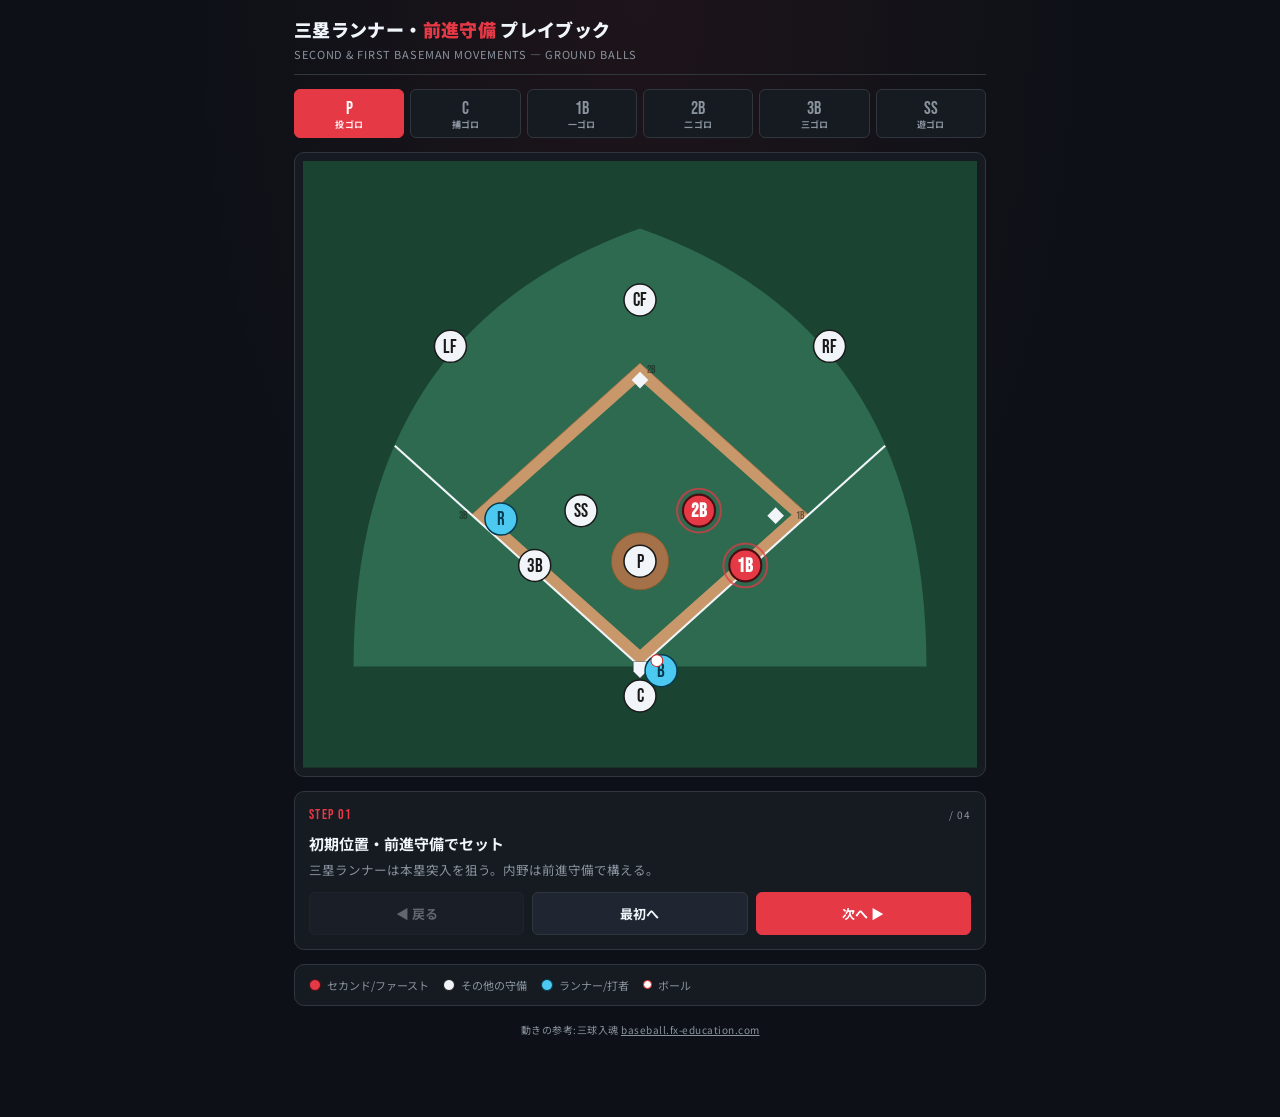
==== 3runner-forward-grounder.html @ 24c3883e "Add files via upload" ====
<!DOCTYPE html>
<html lang="ja">
<head>
<meta charset="UTF-8">
<meta name="viewport" content="width=device-width, initial-scale=1.0, maximum-scale=1.0, user-scalable=no">
<title>三塁ランナー・前進守備 守備プレイブック</title>
<link rel="preconnect" href="https://fonts.googleapis.com">
<link rel="preconnect" href="https://fonts.gstatic.com" crossorigin>
<link href="https://fonts.googleapis.com/css2?family=Bebas+Neue&family=Noto+Sans+JP:wght@400;500;700;900&display=swap" rel="stylesheet">
<style>
  :root {
    --bg-deep: #0d1117;
    --bg-panel: #161b22;
    --bg-elev: #1f2632;
    --line: #30363d;
    --text: #f0f6fc;
    --text-muted: #8b949e;
    --accent: #e63946;
    --accent-soft: rgba(230, 57, 70, 0.18);
    --grass: #2d6a4f;
    --grass-deep: #1b4332;
    --dirt: #c9986a;
    --dirt-deep: #a47148;
    --chalk: #f1f5f9;
    --p1b2b: #ffd166;
    --ball: #ffffff;
    --runner: #4cc9f0;
  }

  * { box-sizing: border-box; -webkit-tap-highlight-color: transparent; }

  html, body {
    margin: 0;
    padding: 0;
    background: var(--bg-deep);
    color: var(--text);
    font-family: 'Noto Sans JP', -apple-system, BlinkMacSystemFont, sans-serif;
    overscroll-behavior: none;
  }

  body {
    min-height: 100vh;
    background:
      radial-gradient(ellipse at top, rgba(230, 57, 70, 0.08) 0%, transparent 50%),
      var(--bg-deep);
  }

  .app {
    max-width: 720px;
    margin: 0 auto;
    padding: 16px 14px 80px;
  }

  /* Header */
  .header {
    margin-bottom: 14px;
    padding-bottom: 12px;
    border-bottom: 1px solid var(--line);
  }
  .header h1 {
    margin: 0;
    font-size: 18px;
    font-weight: 900;
    letter-spacing: 0.02em;
  }
  .header h1 .accent {
    color: var(--accent);
  }
  .header .sub {
    margin-top: 4px;
    font-size: 11px;
    color: var(--text-muted);
    letter-spacing: 0.08em;
  }

  /* Pattern tabs */
  .tabs {
    display: grid;
    grid-template-columns: repeat(6, 1fr);
    gap: 6px;
    margin-bottom: 14px;
  }
  .tab {
    background: var(--bg-panel);
    border: 1px solid var(--line);
    color: var(--text-muted);
    padding: 10px 4px 8px;
    font-family: 'Bebas Neue', sans-serif;
    font-size: 18px;
    cursor: pointer;
    transition: all 0.15s ease;
    border-radius: 6px;
    display: flex;
    flex-direction: column;
    align-items: center;
    gap: 2px;
    line-height: 1;
  }
  .tab .tab-label {
    font-family: 'Noto Sans JP', sans-serif;
    font-size: 9px;
    font-weight: 700;
    letter-spacing: 0.02em;
  }
  .tab:hover {
    border-color: var(--text-muted);
    color: var(--text);
  }
  .tab.active {
    background: var(--accent);
    border-color: var(--accent);
    color: white;
  }
  .tab.active .tab-label {
    color: rgba(255, 255, 255, 0.9);
  }

  /* Field container */
  .field-wrap {
    background: var(--bg-panel);
    border: 1px solid var(--line);
    border-radius: 10px;
    padding: 8px;
    margin-bottom: 14px;
    position: relative;
  }
  .field-svg {
    width: 100%;
    height: auto;
    display: block;
  }

  /* Player styling */
  .player {
    transition: transform 0.8s cubic-bezier(0.4, 0, 0.2, 1);
  }
  .player-circle {
    fill: var(--chalk);
    stroke: #1a1a1a;
    stroke-width: 1.8;
  }
  .player-label {
    font-family: 'Bebas Neue', sans-serif;
    font-size: 22px;
    fill: #1a1a1a;
    text-anchor: middle;
    dominant-baseline: central;
    pointer-events: none;
  }
  .player.runner .player-circle {
    fill: var(--runner);
    stroke: #053b50;
  }
  .player.runner .player-label {
    fill: #053b50;
  }
  .player.batter .player-circle {
    fill: var(--runner);
    stroke: #053b50;
  }
  .player.batter .player-label {
    fill: #053b50;
  }
  .player.highlight .player-circle {
    fill: var(--accent);
    stroke: #4a0d12;
    stroke-width: 2.5;
  }
  .player.highlight .player-label {
    fill: white;
    font-weight: 700;
  }
  .player.highlight .highlight-ring {
    opacity: 1;
  }
  .highlight-ring {
    fill: none;
    stroke: var(--accent);
    stroke-width: 2.5;
    opacity: 0;
    transition: opacity 0.3s;
  }
  .player.highlight .highlight-ring {
    opacity: 0.7;
    animation: pulse 1.8s ease-in-out infinite;
  }
  @keyframes pulse {
    0%, 100% { opacity: 0.75; }
    50% { opacity: 0.15; }
  }

  /* Ball */
  .ball {
    transition: transform 0.8s cubic-bezier(0.4, 0, 0.2, 1), opacity 0.3s;
  }
  .ball-circle {
    fill: var(--ball);
    stroke: #d62828;
    stroke-width: 1.2;
  }

  /* Throw arrow */
  .throw-line {
    fill: none;
    stroke: var(--ball);
    stroke-width: 2.5;
    stroke-dasharray: 6 4;
    opacity: 0;
    transition: opacity 0.3s;
  }
  .throw-line.visible {
    opacity: 0.85;
    animation: dash 1s linear infinite;
  }
  @keyframes dash {
    to { stroke-dashoffset: -20; }
  }

  /* Step controls */
  .controls {
    background: var(--bg-panel);
    border: 1px solid var(--line);
    border-radius: 10px;
    padding: 14px;
    margin-bottom: 14px;
  }
  .step-meta {
    display: flex;
    justify-content: space-between;
    align-items: baseline;
    margin-bottom: 10px;
  }
  .step-num {
    font-family: 'Bebas Neue', sans-serif;
    font-size: 14px;
    color: var(--accent);
    letter-spacing: 0.1em;
  }
  .step-total {
    font-size: 10px;
    color: var(--text-muted);
    letter-spacing: 0.1em;
  }
  .step-title {
    font-size: 15px;
    font-weight: 700;
    margin: 0 0 6px;
    line-height: 1.4;
  }
  .step-desc {
    font-size: 12.5px;
    line-height: 1.6;
    color: var(--text-muted);
    margin: 0;
  }
  .step-desc .hi {
    color: var(--accent);
    font-weight: 700;
  }
  .step-desc .hi-1b {
    color: #ffd166;
    font-weight: 700;
  }

  .btn-row {
    display: grid;
    grid-template-columns: 1fr 1fr 1fr;
    gap: 8px;
    margin-top: 12px;
  }
  .btn {
    background: var(--bg-elev);
    border: 1px solid var(--line);
    color: var(--text);
    padding: 11px 6px;
    font-family: 'Noto Sans JP', sans-serif;
    font-size: 13px;
    font-weight: 700;
    cursor: pointer;
    border-radius: 6px;
    transition: all 0.15s;
  }
  .btn:hover:not(:disabled) {
    background: var(--line);
    border-color: var(--text-muted);
  }
  .btn:active:not(:disabled) {
    transform: translateY(1px);
  }
  .btn:disabled {
    opacity: 0.35;
    cursor: not-allowed;
  }
  .btn.primary {
    background: var(--accent);
    border-color: var(--accent);
    color: white;
  }
  .btn.primary:hover:not(:disabled) {
    background: #d62828;
    border-color: #d62828;
  }

  /* Legend */
  .legend {
    display: flex;
    flex-wrap: wrap;
    gap: 10px 14px;
    padding: 12px 14px;
    background: var(--bg-panel);
    border: 1px solid var(--line);
    border-radius: 10px;
    font-size: 11px;
    color: var(--text-muted);
  }
  .legend-item {
    display: flex;
    align-items: center;
    gap: 6px;
  }
  .legend-dot {
    width: 12px;
    height: 12px;
    border-radius: 50%;
    border: 1.5px solid #1a1a1a;
  }
  .legend-dot.chalk { background: var(--chalk); }
  .legend-dot.accent { background: var(--accent); border-color: #4a0d12; }
  .legend-dot.runner { background: var(--runner); border-color: #053b50; }
  .legend-dot.ball { background: white; border-color: #d62828; width: 9px; height: 9px; }

  /* Footer */
  .footer {
    margin-top: 16px;
    text-align: center;
    font-size: 10px;
    color: var(--text-muted);
    letter-spacing: 0.05em;
  }
  .footer a {
    color: var(--text-muted);
    text-decoration: underline;
  }

  /* Mobile tweaks */
  @media (max-width: 420px) {
    .header h1 { font-size: 16px; }
    .tab { font-size: 16px; padding: 9px 2px 7px; }
    .tab .tab-label { font-size: 8px; }
    .step-title { font-size: 14px; }
    .step-desc { font-size: 12px; }
    .btn { padding: 10px 4px; font-size: 12px; }
  }
</style>
</head>
<body>

<div class="app">

  <header class="header">
    <h1>三塁ランナー・<span class="accent">前進守備</span> プレイブック</h1>
    <div class="sub">SECOND &amp; FIRST BASEMAN MOVEMENTS — GROUND BALLS</div>
  </header>

  <nav class="tabs" id="tabs">
    <button class="tab active" data-pattern="P"><span>P</span><span class="tab-label">投ゴロ</span></button>
    <button class="tab" data-pattern="C"><span>C</span><span class="tab-label">捕ゴロ</span></button>
    <button class="tab" data-pattern="1B"><span>1B</span><span class="tab-label">一ゴロ</span></button>
    <button class="tab" data-pattern="2B"><span>2B</span><span class="tab-label">二ゴロ</span></button>
    <button class="tab" data-pattern="3B"><span>3B</span><span class="tab-label">三ゴロ</span></button>
    <button class="tab" data-pattern="SS"><span>SS</span><span class="tab-label">遊ゴロ</span></button>
  </nav>

  <div class="field-wrap">
    <svg class="field-svg" viewBox="0 0 800 720" xmlns="http://www.w3.org/2000/svg" id="field">
      <!-- Outfield grass -->
      <rect x="0" y="0" width="800" height="720" fill="#1b4332"/>
      <!-- Outfield arc -->
      <path d="M 60 600 Q 60 200 400 80 Q 740 200 740 600 Z" fill="#2d6a4f"/>
      <!-- Infield dirt -->
      <path d="M 400 600 L 600 420 L 400 240 L 200 420 Z" fill="#c9986a" stroke="#a47148" stroke-width="1"/>
      <!-- Infield dirt bigger circle -->
      <circle cx="400" cy="465" r="170" fill="#c9986a" opacity="0"/>
      <!-- Grass infield (the diamond grass) -->
      <path d="M 400 580 L 580 420 L 400 260 L 220 420 Z" fill="#2d6a4f"/>

      <!-- Foul lines (aligned with dirt diamond edges, extending to outfield arc) -->
      <line x1="400" y1="600" x2="109" y2="338" stroke="#f1f5f9" stroke-width="2.5"/>
      <line x1="400" y1="600" x2="691" y2="338" stroke="#f1f5f9" stroke-width="2.5"/>

      <!-- Pitcher's mound -->
      <circle cx="400" cy="475" r="34" fill="#a47148" stroke="#8b5a2b" stroke-width="1"/>
      <rect x="394" y="468" width="12" height="4" fill="#f1f5f9" rx="0.5"/>

      <!-- Bases -->
      <rect x="554" y="414" width="14" height="14" fill="#f1f5f9" transform="rotate(45 561 421)"/>
      <rect x="393" y="253" width="14" height="14" fill="#f1f5f9" transform="rotate(45 400 260)"/>
      <rect x="232" y="414" width="14" height="14" fill="#f1f5f9" transform="rotate(45 239 421)"/>
      <!-- Home plate -->
      <polygon points="392,594 408,594 408,606 400,614 392,606" fill="#f1f5f9" stroke="#1a1a1a" stroke-width="0.5"/>

      <!-- Base labels (small) -->
      <text x="585" y="425" fill="#1a1a1a" font-family="Bebas Neue" font-size="13" opacity="0.55">1B</text>
      <text x="408" y="252" fill="#1a1a1a" font-family="Bebas Neue" font-size="13" opacity="0.55">2B</text>
      <text x="195" y="425" fill="#1a1a1a" font-family="Bebas Neue" font-size="13" opacity="0.55" text-anchor="end">3B</text>

      <!-- Throw line (drawn dynamically) -->
      <line id="throw-line" class="throw-line" x1="0" y1="0" x2="0" y2="0"/>

      <!-- Players will be injected here -->
      <g id="players"></g>

      <!-- Ball -->
      <g class="ball" id="ball" style="opacity: 0">
        <circle class="ball-circle" cx="0" cy="0" r="7"/>
      </g>
    </svg>
  </div>

  <div class="controls">
    <div class="step-meta">
      <span class="step-num" id="step-num">STEP 01</span>
      <span class="step-total" id="step-total">/ 04</span>
    </div>
    <h2 class="step-title" id="step-title">—</h2>
    <p class="step-desc" id="step-desc">—</p>

    <div class="btn-row">
      <button class="btn" id="btn-prev">◀ 戻る</button>
      <button class="btn" id="btn-reset">最初へ</button>
      <button class="btn primary" id="btn-next">次へ ▶</button>
    </div>
  </div>

  <div class="legend">
    <div class="legend-item"><span class="legend-dot accent"></span>セカンド/ファースト</div>
    <div class="legend-item"><span class="legend-dot chalk"></span>その他の守備</div>
    <div class="legend-item"><span class="legend-dot runner"></span>ランナー/打者</div>
    <div class="legend-item"><span class="legend-dot ball"></span>ボール</div>
  </div>

  <div class="footer">
    動きの参考:三球入魂 <a href="https://baseball.fx-education.com/" target="_blank" rel="noopener">baseball.fx-education.com</a>
  </div>

</div>

<script>
/* ─────────────────────────────────────────────────────────
   POSITION CONSTANTS
   Field coordinate system: viewBox 800 × 720
   Home plate at (400, 600), 2B at (400, 260)
─────────────────────────────────────────────────────────── */

const POS = {
  // Bases / Home
  HOME:    { x: 400, y: 600 },
  B1:      { x: 561, y: 421 },
  B2:      { x: 400, y: 260 },
  B3:      { x: 239, y: 421 },
  MOUND:   { x: 400, y: 475 },

  // Initial (前進守備) positions
  P_START:  { x: 400, y: 475 },
  C_START:  { x: 400, y: 635 },
  F1_START: { x: 525, y: 480 },   // 1B forward
  F2_START: { x: 470, y: 415 },   // 2B forward
  F3_START: { x: 275, y: 480 },   // 3B forward
  SS_START: { x: 330, y: 415 },   // SS forward
  LF_START: { x: 175, y: 220 },
  CF_START: { x: 400, y: 165 },
  RF_START: { x: 625, y: 220 },

  // Runners
  R3_START: { x: 235, y: 425 },   // on 3rd
  BAT_START:{ x: 425, y: 605 },   // at home plate

  // Ball spots near each fielder for "捕球" moment
  BALL_AT_P:  { x: 400, y: 495 },
  BALL_AT_C:  { x: 400, y: 615 },
  BALL_AT_1B: { x: 498, y: 488 },
  BALL_AT_2B: { x: 485, y: 425 },
  BALL_AT_3B: { x: 300, y: 500 },
  BALL_AT_SS: { x: 340, y: 425 },
};

/* ─────────────────────────────────────────────────────────
   ROSTER — IDs in defensive order
─────────────────────────────────────────────────────────── */

const ROSTER = [
  { id: 'P',  label: 'P',  start: POS.P_START },
  { id: 'C',  label: 'C',  start: POS.C_START },
  { id: '1B', label: '1B', start: POS.F1_START, highlight: true },
  { id: '2B', label: '2B', start: POS.F2_START, highlight: true },
  { id: '3B', label: '3B', start: POS.F3_START },
  { id: 'SS', label: 'SS', start: POS.SS_START },
  { id: 'LF', label: 'LF', start: POS.LF_START },
  { id: 'CF', label: 'CF', start: POS.CF_START },
  { id: 'RF', label: 'RF', start: POS.RF_START },
  { id: 'R3', label: 'R', start: POS.R3_START, runner: true },
  { id: 'BT', label: 'B', start: POS.BAT_START, batter: true },
];

/* ─────────────────────────────────────────────────────────
   HELPERS
─────────────────────────────────────────────────────────── */

// Starting frame used by every pattern (前進守備セット)
function startFrame() {
  const f = {};
  ROSTER.forEach(p => f[p.id] = { ...p.start });
  return f;
}

// Move the runner from 3B toward home along the baseline (t = 0..1)
function r3ToHome(t) {
  return {
    x: POS.R3_START.x + (POS.HOME.x - POS.R3_START.x) * t,
    y: POS.R3_START.y + (POS.HOME.y - POS.R3_START.y) * t
  };
}

// Move the batter from home toward 1st (t = 0..1)
function batToFirst(t) {
  return {
    x: POS.BAT_START.x + (POS.B1.x - POS.BAT_START.x) * t,
    y: POS.BAT_START.y + (POS.B1.y - POS.BAT_START.y) * t
  };
}

/* ─────────────────────────────────────────────────────────
   PATTERN DEFINITIONS
   Each step has:
     title    – step heading
     desc     – HTML description (use <span class="hi"> for 2B, hi-1b for 1B)
     pos      – position overrides for this step (otherwise inherit start)
     ball     – {x,y} or null  (null = hidden)
     throw    – [{x1,y1}, {x2,y2}] or null  (dashed throw line)
─────────────────────────────────────────────────────────── */

const PATTERNS = {

  // ────────────────────────────────────────────
  // 1. ピッチャーゴロ
  // ────────────────────────────────────────────
  P: {
    name: 'ピッチャーゴロ',
    steps: [
      {
        title: '初期位置・前進守備でセット',
        desc: '三塁ランナーは本塁突入を狙う。内野は前進守備で構える。',
        pos: {},
        ball: { x: POS.BAT_START.x - 5, y: POS.BAT_START.y - 12 },
        throw: null
      },
      {
        title: '投手前へ転がる打球',
        desc: '<span class="hi">セカンド</span>は二遊間寄りのゴロに備え打球処理へ反応。<span class="hi-1b">ファースト</span>は一塁ベースへ向かう。',
        pos: {
          '2B': { x: 430, y: 460 },   // toward pitcher
          '1B': { x: POS.B1.x - 10, y: POS.B1.y + 5 },
          'BT': batToFirst(0.35)
        },
        ball: POS.BALL_AT_P,
        throw: null
      },
      {
        title: 'ピッチャー捕球を確認',
        desc: 'ピッチャーが捕球。<span class="hi">セカンド</span>はそれを確認し、悪送球に備え<strong>二塁ベース</strong>へ。<span class="hi-1b">ファースト</span>は一塁ベース上で待機。',
        pos: {
          '2B': { x: POS.B2.x, y: POS.B2.y + 8 },
          '1B': { x: POS.B1.x, y: POS.B1.y },
          'R3': r3ToHome(0.4),
          'BT': batToFirst(0.55)
        },
        ball: POS.BALL_AT_P,
        throw: null
      },
      {
        title: '本塁へ送球・三塁ランナーをアウトに',
        desc: 'ピッチャー→キャッチャーへ送球。<span class="hi">セカンド</span>は二塁ベース、<span class="hi-1b">ファースト</span>は一塁ベースでカバー継続。',
        pos: {
          '2B': { x: POS.B2.x, y: POS.B2.y + 8 },
          '1B': { x: POS.B1.x, y: POS.B1.y },
          'R3': r3ToHome(0.75),
          'BT': batToFirst(0.8)
        },
        ball: POS.BALL_AT_C,
        throw: [POS.BALL_AT_P, POS.BALL_AT_C]
      }
    ]
  },

  // ────────────────────────────────────────────
  // 2. キャッチャーゴロ
  // ────────────────────────────────────────────
  C: {
    name: 'キャッチャーゴロ',
    steps: [
      {
        title: '初期位置・前進守備でセット',
        desc: 'スクイズ崩れや当たり損ねの想定。三塁ランナーは本塁突入の構え。',
        pos: {},
        ball: { x: POS.BAT_START.x - 5, y: POS.BAT_START.y - 12 },
        throw: null
      },
      {
        title: 'キャッチャー前へ転がる打球',
        desc: '<span class="hi-1b">ファースト</span>は一塁ベースへ。<span class="hi">セカンド</span>はキャッチャーが一塁送球する想定で<strong>一塁送球のカバーリング</strong>(一塁ベース後方)へ向かう。',
        pos: {
          '1B': { x: POS.B1.x - 8, y: POS.B1.y + 3 },
          '2B': { x: 540, y: 395 },   // en route, going BEHIND 1B (outfield side)
          'R3': r3ToHome(0.25),
          'BT': batToFirst(0.3)
        },
        ball: { x: 400, y: 605 },
        throw: null
      },
      {
        title: 'ランナー本塁突入 → キャッチャータッチ',
        desc: 'ランナーが本塁へ突っ込むため、キャッチャーは送球せず本塁でタッチに行く。<span class="hi">セカンド</span>は一塁後方でカバーを継続。',
        pos: {
          '1B': { x: POS.B1.x, y: POS.B1.y },
          '2B': { x: 595, y: 405 },   // backup position BEHIND 1B (outfield side)
          'R3': r3ToHome(0.85),
          'BT': batToFirst(0.6)
        },
        ball: POS.BALL_AT_C,
        throw: null
      },
      {
        title: '打者走者一塁セーフ → セカンドは二塁へ',
        desc: '打者走者が一塁セーフになる(キャッチャーが送球を捨てたため)。<span class="hi">セカンド</span>は二塁進塁を防ぐため<strong>二塁ベース</strong>へ移動。',
        pos: {
          '1B': { x: POS.B1.x, y: POS.B1.y },
          '2B': { x: POS.B2.x, y: POS.B2.y + 8 },
          'R3': { x: POS.HOME.x - 10, y: POS.HOME.y - 8 },
          'BT': { x: POS.B1.x - 14, y: POS.B1.y + 10 }
        },
        ball: POS.BALL_AT_C,
        throw: null
      }
    ]
  },

  // ────────────────────────────────────────────
  // 3. ファーストゴロ
  // ────────────────────────────────────────────
  '1B': {
    name: 'ファーストゴロ',
    steps: [
      {
        title: '初期位置・前進守備でセット',
        desc: '弱い打球の場合、ファーストはさらに前進して処理する想定。',
        pos: {},
        ball: { x: POS.BAT_START.x - 5, y: POS.BAT_START.y - 12 },
        throw: null
      },
      {
        title: 'ファースト前にゴロ',
        desc: '<span class="hi-1b">ファースト</span>は前進して捕球体勢。<span class="hi">セカンド</span>は打球処理を目指して反応(ファーストが捕れない可能性に備える)。',
        pos: {
          '1B': { x: 485, y: 500 },   // forward fielding, IN FAIR TERRITORY
          '2B': { x: 470, y: 460 },   // moving toward ball
          'R3': r3ToHome(0.3),
          'BT': batToFirst(0.3)
        },
        ball: POS.BALL_AT_1B,
        throw: null
      },
      {
        title: 'ファースト捕球→本塁送球',
        desc: '<span class="hi-1b">ファースト</span>が捕球して本塁へ送球。<span class="hi">セカンド</span>はファーストが一塁へ戻れない場合に備え<strong>一塁ベースカバー</strong>へ。',
        pos: {
          '1B': { x: 485, y: 500 },   // still forward (just threw home)
          '2B': { x: POS.B1.x - 5, y: POS.B1.y + 8 },   // covering 1B
          'R3': r3ToHome(0.75),
          'BT': batToFirst(0.7)
        },
        ball: POS.BALL_AT_C,
        throw: [POS.BALL_AT_1B, POS.BALL_AT_C]
      },
      {
        title: 'ファースト一塁復帰 → セカンドは二塁へ',
        desc: '<span class="hi-1b">ファースト</span>が一塁ベースへ戻れる場合は、<span class="hi">セカンド</span>は<strong>二塁ベース</strong>へ移動して打者走者の進塁を防ぐ。',
        pos: {
          '1B': { x: POS.B1.x, y: POS.B1.y },
          '2B': { x: POS.B2.x, y: POS.B2.y + 8 },
          'R3': { x: POS.HOME.x - 10, y: POS.HOME.y - 8 },
          'BT': { x: POS.B1.x - 14, y: POS.B1.y + 10 }
        },
        ball: POS.BALL_AT_C,
        throw: null
      }
    ]
  },

  // ────────────────────────────────────────────
  // 4. セカンドゴロ
  // ────────────────────────────────────────────
  '2B': {
    name: 'セカンドゴロ',
    steps: [
      {
        title: '初期位置・前進守備でセット',
        desc: '内野は全員前進。打者走者と三塁ランナーの動きに備える。',
        pos: {},
        ball: { x: POS.BAT_START.x - 5, y: POS.BAT_START.y - 12 },
        throw: null
      },
      {
        title: 'セカンド前にゴロ',
        desc: '<span class="hi">セカンド</span>は素早く捕球の構え。<span class="hi-1b">ファースト</span>は一塁ベースへ。',
        pos: {
          '2B': { x: 480, y: 440 },   // fielding spot
          '1B': { x: POS.B1.x - 10, y: POS.B1.y + 5 },
          'R3': r3ToHome(0.3),
          'BT': batToFirst(0.3)
        },
        ball: POS.BALL_AT_2B,
        throw: null
      },
      {
        title: 'セカンド捕球→本塁送球',
        desc: '<span class="hi">セカンド</span>が捕球して<strong>本塁へ素早く強い送球</strong>。一塁側に逸れるとキャッチャーが追いタッチになるので注意。',
        pos: {
          '2B': { x: 480, y: 440 },
          '1B': { x: POS.B1.x, y: POS.B1.y },
          'R3': r3ToHome(0.75),
          'BT': batToFirst(0.65)
        },
        ball: POS.BALL_AT_C,
        throw: [POS.BALL_AT_2B, POS.BALL_AT_C]
      },
      {
        title: '送球後 → セカンドは二塁ベースへ',
        desc: '本塁送球後、<span class="hi">セカンド</span>は打者走者の二塁進塁に備え<strong>二塁ベース</strong>へ。<span class="hi-1b">ファースト</span>は一塁ベース。',
        pos: {
          '2B': { x: POS.B2.x, y: POS.B2.y + 8 },
          '1B': { x: POS.B1.x, y: POS.B1.y },
          'R3': { x: POS.HOME.x - 10, y: POS.HOME.y - 8 },
          'BT': { x: POS.B1.x - 14, y: POS.B1.y + 10 }
        },
        ball: POS.BALL_AT_C,
        throw: null
      }
    ]
  },

  // ────────────────────────────────────────────
  // 5. サードゴロ
  // ────────────────────────────────────────────
  '3B': {
    name: 'サードゴロ',
    steps: [
      {
        title: '初期位置・前進守備でセット',
        desc: '三塁線寄りの打球は送球ラインが三塁ランナーと重なる可能性あり。',
        pos: {},
        ball: { x: 380, y: 590 },   // toward 3B side
        throw: null
      },
      {
        title: 'サード前にゴロ',
        desc: '<span class="hi-1b">ファースト</span>は一塁ベースへ。<span class="hi">セカンド</span>は<strong>即座に二塁ベース</strong>へ向かう(打者走者の進塁を防ぐ)。',
        pos: {
          '3B': { x: 295, y: 490 },   // fielding (fair, on dirt)
          '1B': { x: POS.B1.x - 10, y: POS.B1.y + 5 },
          '2B': { x: 435, y: 340 },   // moving to 2B base
          'R3': r3ToHome(0.3),
          'BT': batToFirst(0.3)
        },
        ball: POS.BALL_AT_3B,
        throw: null
      },
      {
        title: 'サード捕球→本塁送球',
        desc: 'サードが本塁へ送球(ランナーの走行ラインを避ける)。<span class="hi">セカンド</span>は二塁、<span class="hi-1b">ファースト</span>は一塁。',
        pos: {
          '3B': { x: 295, y: 490 },
          '1B': { x: POS.B1.x, y: POS.B1.y },
          '2B': { x: POS.B2.x, y: POS.B2.y + 8 },
          'R3': r3ToHome(0.75),
          'BT': batToFirst(0.65)
        },
        ball: POS.BALL_AT_C,
        throw: [POS.BALL_AT_3B, POS.BALL_AT_C]
      },
      {
        title: 'ベースカバー完了',
        desc: '<span class="hi">セカンド</span>は二塁ベース、<span class="hi-1b">ファースト</span>は一塁ベースでそれぞれ待機。',
        pos: {
          '3B': { x: 295, y: 490 },
          '1B': { x: POS.B1.x, y: POS.B1.y },
          '2B': { x: POS.B2.x, y: POS.B2.y + 8 },
          'R3': { x: POS.HOME.x - 10, y: POS.HOME.y - 8 },
          'BT': { x: POS.B1.x - 14, y: POS.B1.y + 10 }
        },
        ball: POS.BALL_AT_C,
        throw: null
      }
    ]
  },

  // ────────────────────────────────────────────
  // 6. ショートゴロ
  // ────────────────────────────────────────────
  'SS': {
    name: 'ショートゴロ',
    steps: [
      {
        title: '初期位置・前進守備でセット',
        desc: '三塁ランナーは本塁突入を狙う。',
        pos: {},
        ball: { x: POS.BAT_START.x - 5, y: POS.BAT_START.y - 12 },
        throw: null
      },
      {
        title: 'ショート前にゴロ',
        desc: 'ショートが捕球体勢。<span class="hi-1b">ファースト</span>は一塁ベースへ。<span class="hi">セカンド</span>は打球反応しつつ捕球を確認。',
        pos: {
          'SS': { x: 340, y: 440 },
          '1B': { x: POS.B1.x - 10, y: POS.B1.y + 5 },
          '2B': { x: 450, y: 400 },   // small react
          'R3': r3ToHome(0.3),
          'BT': batToFirst(0.3)
        },
        ball: POS.BALL_AT_SS,
        throw: null
      },
      {
        title: 'ショート捕球→本塁送球',
        desc: 'ショートが本塁へ強い送球。<span class="hi">セカンド</span>は<strong>二塁ベース</strong>へ入る(打者走者の進塁を防ぐ)。',
        pos: {
          'SS': { x: 340, y: 440 },
          '1B': { x: POS.B1.x, y: POS.B1.y },
          '2B': { x: POS.B2.x, y: POS.B2.y + 8 },
          'R3': r3ToHome(0.75),
          'BT': batToFirst(0.65)
        },
        ball: POS.BALL_AT_C,
        throw: [POS.BALL_AT_SS, POS.BALL_AT_C]
      },
      {
        title: 'ベースカバー完了',
        desc: '<span class="hi">セカンド</span>は二塁、<span class="hi-1b">ファースト</span>は一塁でカバー継続。',
        pos: {
          'SS': { x: 340, y: 440 },
          '1B': { x: POS.B1.x, y: POS.B1.y },
          '2B': { x: POS.B2.x, y: POS.B2.y + 8 },
          'R3': { x: POS.HOME.x - 10, y: POS.HOME.y - 8 },
          'BT': { x: POS.B1.x - 14, y: POS.B1.y + 10 }
        },
        ball: POS.BALL_AT_C,
        throw: null
      }
    ]
  }
};

/* ─────────────────────────────────────────────────────────
   RENDERING
─────────────────────────────────────────────────────────── */

const SVG_NS = 'http://www.w3.org/2000/svg';

function buildPlayers() {
  const group = document.getElementById('players');
  group.innerHTML = '';

  ROSTER.forEach(p => {
    const g = document.createElementNS(SVG_NS, 'g');
    g.classList.add('player');
    g.dataset.id = p.id;
    if (p.runner) g.classList.add('runner');
    if (p.batter) g.classList.add('batter');
    if (p.highlight) g.classList.add('highlight');

    // pulse ring (only visible on highlighted players)
    const ring = document.createElementNS(SVG_NS, 'circle');
    ring.classList.add('highlight-ring');
    ring.setAttribute('cx', 0);
    ring.setAttribute('cy', 0);
    ring.setAttribute('r', 26);
    g.appendChild(ring);

    const c = document.createElementNS(SVG_NS, 'circle');
    c.classList.add('player-circle');
    c.setAttribute('cx', 0);
    c.setAttribute('cy', 0);
    c.setAttribute('r', 19);
    g.appendChild(c);

    const t = document.createElementNS(SVG_NS, 'text');
    t.classList.add('player-label');
    t.setAttribute('x', 0);
    t.setAttribute('y', 1);
    t.textContent = p.label;
    g.appendChild(t);

    // initial position
    g.setAttribute('transform', `translate(${p.start.x}, ${p.start.y})`);

    group.appendChild(g);
  });
}

function renderStep(patternKey, stepIndex) {
  const pattern = PATTERNS[patternKey];
  const step = pattern.steps[stepIndex];

  // Move every player to either an override pos (if defined) or back to its start
  ROSTER.forEach(p => {
    const target = step.pos[p.id] || p.start;
    const el = document.querySelector(`g.player[data-id="${p.id}"]`);
    if (el) {
      el.setAttribute('transform', `translate(${target.x}, ${target.y})`);
    }
  });

  // Ball
  const ball = document.getElementById('ball');
  if (step.ball) {
    ball.setAttribute('transform', `translate(${step.ball.x}, ${step.ball.y})`);
    ball.style.opacity = '1';
  } else {
    ball.style.opacity = '0';
  }

  // Throw line
  const line = document.getElementById('throw-line');
  if (step.throw) {
    line.setAttribute('x1', step.throw[0].x);
    line.setAttribute('y1', step.throw[0].y);
    line.setAttribute('x2', step.throw[1].x);
    line.setAttribute('y2', step.throw[1].y);
    line.classList.add('visible');
  } else {
    line.classList.remove('visible');
  }

  // Step text panel
  document.getElementById('step-num').textContent = `STEP ${String(stepIndex + 1).padStart(2, '0')}`;
  document.getElementById('step-total').textContent = `/ ${String(pattern.steps.length).padStart(2, '0')}`;
  document.getElementById('step-title').textContent = step.title;
  document.getElementById('step-desc').innerHTML = step.desc;

  // Buttons enabled state
  document.getElementById('btn-prev').disabled = stepIndex === 0;
  document.getElementById('btn-next').disabled = stepIndex === pattern.steps.length - 1;
}

/* ─────────────────────────────────────────────────────────
   STATE & EVENTS
─────────────────────────────────────────────────────────── */

const state = {
  pattern: 'P',
  step: 0,
};

function setPattern(key) {
  state.pattern = key;
  state.step = 0;
  document.querySelectorAll('.tab').forEach(t => {
    t.classList.toggle('active', t.dataset.pattern === key);
  });
  renderStep(state.pattern, state.step);
}

function nextStep() {
  const max = PATTERNS[state.pattern].steps.length - 1;
  if (state.step < max) {
    state.step += 1;
    renderStep(state.pattern, state.step);
  }
}

function prevStep() {
  if (state.step > 0) {
    state.step -= 1;
    renderStep(state.pattern, state.step);
  }
}

function resetStep() {
  state.step = 0;
  renderStep(state.pattern, state.step);
}

/* ─────────────────────────────────────────────────────────
   INIT
─────────────────────────────────────────────────────────── */

document.addEventListener('DOMContentLoaded', () => {
  buildPlayers();

  document.querySelectorAll('.tab').forEach(t => {
    t.addEventListener('click', () => setPattern(t.dataset.pattern));
  });
  document.getElementById('btn-next').addEventListener('click', nextStep);
  document.getElementById('btn-prev').addEventListener('click', prevStep);
  document.getElementById('btn-reset').addEventListener('click', resetStep);

  // Keyboard navigation (handy on desktop)
  document.addEventListener('keydown', (e) => {
    if (e.key === 'ArrowRight') nextStep();
    if (e.key === 'ArrowLeft') prevStep();
    if (e.key === 'r' || e.key === 'R') resetStep();
  });

  renderStep(state.pattern, state.step);
});
</script>

</body>
</html>
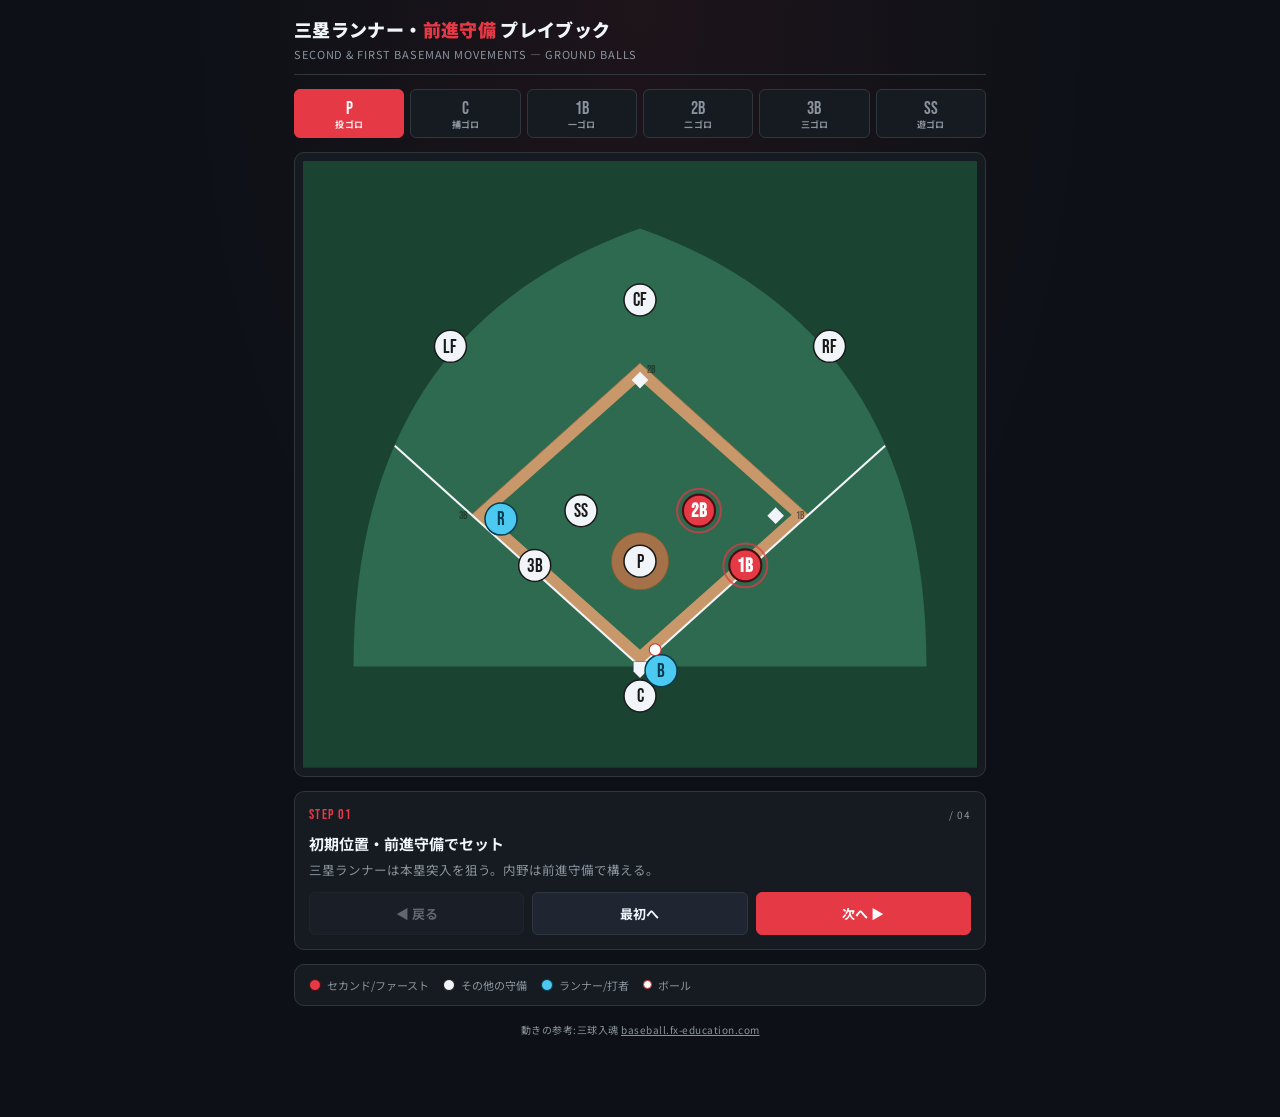
==== commit ea2375da: "Add files via upload" ====
--- a/3runner-forward-grounder.html
+++ b/3runner-forward-grounder.html
@@ -476,7 +476,7 @@
   BAT_START:{ x: 425, y: 605 },   // at home plate
 
   // Ball spots near each fielder for "捕球" moment
-  BALL_AT_P:  { x: 400, y: 495 },
+  BALL_AT_P:  { x: 430, y: 485 },
   BALL_AT_C:  { x: 400, y: 615 },
   BALL_AT_1B: { x: 498, y: 488 },
   BALL_AT_2B: { x: 485, y: 425 },
@@ -551,15 +551,16 @@
         title: '初期位置・前進守備でセット',
         desc: '三塁ランナーは本塁突入を狙う。内野は前進守備で構える。',
         pos: {},
-        ball: { x: POS.BAT_START.x - 5, y: POS.BAT_START.y - 12 },
-        throw: null
-      },
-      {
-        title: '投手前へ転がる打球',
-        desc: '<span class="hi">セカンド</span>は二遊間寄りのゴロに備え打球処理へ反応。<span class="hi-1b">ファースト</span>は一塁ベースへ向かう。',
+        ball: { x: 418, y: 580 },   // fair, right-of-center, sets up 2B-side trajectory
+        throw: null
+      },
+      {
+        title: '投手前(ややセカンド寄り)へ転がる打球',
+        desc: '<span class="hi">セカンド</span>はセカンド寄りのゴロに備え打球処理へ反応。<span class="hi-1b">ファースト</span>は一塁ベースへ向かう。<strong>ショートは二塁ベースカバー</strong>へ向かう。',
         pos: {
           '2B': { x: 430, y: 460 },   // toward pitcher
           '1B': { x: POS.B1.x - 10, y: POS.B1.y + 5 },
+          'SS': { x: 370, y: 350 },   // SS heading to 2B base
           'BT': batToFirst(0.35)
         },
         ball: POS.BALL_AT_P,
@@ -567,10 +568,11 @@
       },
       {
         title: 'ピッチャー捕球を確認',
-        desc: 'ピッチャーが捕球。<span class="hi">セカンド</span>はそれを確認し、悪送球に備え<strong>二塁ベース</strong>へ。<span class="hi-1b">ファースト</span>は一塁ベース上で待機。',
-        pos: {
-          '2B': { x: POS.B2.x, y: POS.B2.y + 8 },
+        desc: 'ピッチャーが捕球。<span class="hi">セカンド</span>は所定の位置付近へ。<span class="hi-1b">ファースト</span>は一塁ベース上で待機。<strong>ショートが二塁ベース</strong>でカバー。',
+        pos: {
+          '2B': { x: 470, y: 415 },   // back to starting area (NOT 2B base)
           '1B': { x: POS.B1.x, y: POS.B1.y },
+          'SS': { x: POS.B2.x, y: POS.B2.y + 8 },   // SS at 2B base
           'R3': r3ToHome(0.4),
           'BT': batToFirst(0.55)
         },
@@ -579,10 +581,11 @@
       },
       {
         title: '本塁へ送球・三塁ランナーをアウトに',
-        desc: 'ピッチャー→キャッチャーへ送球。<span class="hi">セカンド</span>は二塁ベース、<span class="hi-1b">ファースト</span>は一塁ベースでカバー継続。',
-        pos: {
-          '2B': { x: POS.B2.x, y: POS.B2.y + 8 },
+        desc: 'ピッチャー→キャッチャーへ送球。<span class="hi-1b">ファースト</span>は一塁ベース。二塁ベースカバーは<strong>ショート</strong>が担う。',
+        pos: {
+          '2B': { x: 470, y: 415 },
           '1B': { x: POS.B1.x, y: POS.B1.y },
+          'SS': { x: POS.B2.x, y: POS.B2.y + 8 },
           'R3': r3ToHome(0.75),
           'BT': batToFirst(0.8)
         },
@@ -602,27 +605,29 @@
         title: '初期位置・前進守備でセット',
         desc: 'スクイズ崩れや当たり損ねの想定。三塁ランナーは本塁突入の構え。',
         pos: {},
-        ball: { x: POS.BAT_START.x - 5, y: POS.BAT_START.y - 12 },
-        throw: null
-      },
-      {
-        title: 'キャッチャー前へ転がる打球',
-        desc: '<span class="hi-1b">ファースト</span>は一塁ベースへ。<span class="hi">セカンド</span>はキャッチャーが一塁送球する想定で<strong>一塁送球のカバーリング</strong>(一塁ベース後方)へ向かう。',
+        ball: { x: 418, y: 580 },   // fair, slightly right of home (right-direction indication)
+        throw: null
+      },
+      {
+        title: 'キャッチャー前(右側)へ転がる打球',
+        desc: '<span class="hi-1b">ファースト</span>は一塁ベースへ。<span class="hi">セカンド</span>はキャッチャーが一塁送球する想定で<strong>一塁送球のカバーリング</strong>(一塁ベース後方)へ向かう。<strong>ショートは二塁ベースカバー</strong>へ向かう。',
         pos: {
           '1B': { x: POS.B1.x - 8, y: POS.B1.y + 3 },
           '2B': { x: 540, y: 395 },   // en route, going BEHIND 1B (outfield side)
+          'SS': { x: 370, y: 350 },   // SS heading to 2B base
           'R3': r3ToHome(0.25),
           'BT': batToFirst(0.3)
         },
-        ball: { x: 400, y: 605 },
+        ball: { x: 425, y: 570 },   // fair, in front of home plate on right side (where catcher fields)
         throw: null
       },
       {
         title: 'ランナー本塁突入 → キャッチャータッチ',
-        desc: 'ランナーが本塁へ突っ込むため、キャッチャーは送球せず本塁でタッチに行く。<span class="hi">セカンド</span>は一塁後方でカバーを継続。',
+        desc: 'ランナーが本塁へ突っ込むため、キャッチャーは送球せず本塁でタッチに行く。<span class="hi">セカンド</span>は一塁後方でカバーを継続。<strong>ショートが二塁ベース</strong>に入る。',
         pos: {
           '1B': { x: POS.B1.x, y: POS.B1.y },
           '2B': { x: 595, y: 405 },   // backup position BEHIND 1B (outfield side)
+          'SS': { x: POS.B2.x, y: POS.B2.y + 8 },   // SS at 2B base
           'R3': r3ToHome(0.85),
           'BT': batToFirst(0.6)
         },
@@ -630,11 +635,12 @@
         throw: null
       },
       {
-        title: '打者走者一塁セーフ → セカンドは二塁へ',
-        desc: '打者走者が一塁セーフになる(キャッチャーが送球を捨てたため)。<span class="hi">セカンド</span>は二塁進塁を防ぐため<strong>二塁ベース</strong>へ移動。',
+        title: '打者走者一塁セーフ → ベースカバー完了',
+        desc: '打者走者が一塁セーフになる。<span class="hi-1b">ファースト</span>は一塁ベース。<span class="hi">セカンド</span>は所定の位置付近へ。二塁ベースカバーは<strong>ショート</strong>が担う。',
         pos: {
           '1B': { x: POS.B1.x, y: POS.B1.y },
-          '2B': { x: POS.B2.x, y: POS.B2.y + 8 },
+          '2B': { x: 500, y: 430 },   // returning toward position (not 2B base)
+          'SS': { x: POS.B2.x, y: POS.B2.y + 8 },   // SS at 2B base
           'R3': { x: POS.HOME.x - 10, y: POS.HOME.y - 8 },
           'BT': { x: POS.B1.x - 14, y: POS.B1.y + 10 }
         },
@@ -659,10 +665,11 @@
       },
       {
         title: 'ファースト前にゴロ',
-        desc: '<span class="hi-1b">ファースト</span>は前進して捕球体勢。<span class="hi">セカンド</span>は打球処理を目指して反応(ファーストが捕れない可能性に備える)。',
+        desc: '<span class="hi-1b">ファースト</span>は前進して捕球体勢。<span class="hi">セカンド</span>は打球処理を目指して反応(ファーストが捕れない可能性に備える)。<strong>ショートは二塁ベースカバー</strong>へ向かう。',
         pos: {
           '1B': { x: 485, y: 500 },   // forward fielding, IN FAIR TERRITORY
           '2B': { x: 470, y: 460 },   // moving toward ball
+          'SS': { x: 375, y: 350 },   // SS heading to 2B base
           'R3': r3ToHome(0.3),
           'BT': batToFirst(0.3)
         },
@@ -671,10 +678,11 @@
       },
       {
         title: 'ファースト捕球→本塁送球',
-        desc: '<span class="hi-1b">ファースト</span>が捕球して本塁へ送球。<span class="hi">セカンド</span>はファーストが一塁へ戻れない場合に備え<strong>一塁ベースカバー</strong>へ。',
+        desc: '<span class="hi-1b">ファースト</span>が捕球して本塁へ送球。<span class="hi">セカンド</span>はファーストが一塁へ戻れない場合に備え<strong>一塁ベースカバー</strong>へ。<strong>ショートが二塁ベース</strong>に入る。',
         pos: {
           '1B': { x: 485, y: 500 },   // still forward (just threw home)
           '2B': { x: POS.B1.x - 5, y: POS.B1.y + 8 },   // covering 1B
+          'SS': { x: POS.B2.x, y: POS.B2.y + 8 },   // SS at 2B base
           'R3': r3ToHome(0.75),
           'BT': batToFirst(0.7)
         },
@@ -682,11 +690,12 @@
         throw: [POS.BALL_AT_1B, POS.BALL_AT_C]
       },
       {
-        title: 'ファースト一塁復帰 → セカンドは二塁へ',
-        desc: '<span class="hi-1b">ファースト</span>が一塁ベースへ戻れる場合は、<span class="hi">セカンド</span>は<strong>二塁ベース</strong>へ移動して打者走者の進塁を防ぐ。',
+        title: 'ファースト一塁復帰・ベースカバー完了',
+        desc: '<span class="hi-1b">ファースト</span>が一塁ベースへ戻る。<span class="hi">セカンド</span>は所定の位置へ。二塁ベースカバーは<strong>ショート</strong>が担う。',
         pos: {
           '1B': { x: POS.B1.x, y: POS.B1.y },
-          '2B': { x: POS.B2.x, y: POS.B2.y + 8 },
+          '2B': { x: 500, y: 430 },   // returning toward position (not 2B base)
+          'SS': { x: POS.B2.x, y: POS.B2.y + 8 },   // SS at 2B base
           'R3': { x: POS.HOME.x - 10, y: POS.HOME.y - 8 },
           'BT': { x: POS.B1.x - 14, y: POS.B1.y + 10 }
         },
@@ -711,10 +720,11 @@
       },
       {
         title: 'セカンド前にゴロ',
-        desc: '<span class="hi">セカンド</span>は素早く捕球の構え。<span class="hi-1b">ファースト</span>は一塁ベースへ。',
+        desc: '<span class="hi">セカンド</span>は素早く捕球の構え。<span class="hi-1b">ファースト</span>は一塁ベースへ。<strong>ショートは二塁ベースカバー</strong>へ向かう。',
         pos: {
           '2B': { x: 480, y: 440 },   // fielding spot
           '1B': { x: POS.B1.x - 10, y: POS.B1.y + 5 },
+          'SS': { x: 375, y: 350 },   // SS heading to 2B base
           'R3': r3ToHome(0.3),
           'BT': batToFirst(0.3)
         },
@@ -723,10 +733,11 @@
       },
       {
         title: 'セカンド捕球→本塁送球',
-        desc: '<span class="hi">セカンド</span>が捕球して<strong>本塁へ素早く強い送球</strong>。一塁側に逸れるとキャッチャーが追いタッチになるので注意。',
+        desc: '<span class="hi">セカンド</span>が捕球して<strong>本塁へ素早く強い送球</strong>。一塁側に逸れるとキャッチャーが追いタッチになるので注意。<strong>ショートが二塁ベース</strong>に入る。',
         pos: {
           '2B': { x: 480, y: 440 },
           '1B': { x: POS.B1.x, y: POS.B1.y },
+          'SS': { x: POS.B2.x, y: POS.B2.y + 8 },   // SS at 2B base
           'R3': r3ToHome(0.75),
           'BT': batToFirst(0.65)
         },
@@ -734,11 +745,12 @@
         throw: [POS.BALL_AT_2B, POS.BALL_AT_C]
       },
       {
-        title: '送球後 → セカンドは二塁ベースへ',
-        desc: '本塁送球後、<span class="hi">セカンド</span>は打者走者の二塁進塁に備え<strong>二塁ベース</strong>へ。<span class="hi-1b">ファースト</span>は一塁ベース。',
-        pos: {
-          '2B': { x: POS.B2.x, y: POS.B2.y + 8 },
+        title: '送球後・ベースカバー完了',
+        desc: '本塁送球後、<span class="hi">セカンド</span>は所定の位置へ戻る。<span class="hi-1b">ファースト</span>は一塁ベース。二塁ベースカバーは<strong>ショート</strong>が担う。',
+        pos: {
+          '2B': { x: 470, y: 415 },   // back toward start position (NOT 2B base)
           '1B': { x: POS.B1.x, y: POS.B1.y },
+          'SS': { x: POS.B2.x, y: POS.B2.y + 8 },   // SS at 2B base
           'R3': { x: POS.HOME.x - 10, y: POS.HOME.y - 8 },
           'BT': { x: POS.B1.x - 14, y: POS.B1.y + 10 }
         },
@@ -763,11 +775,12 @@
       },
       {
         title: 'サード前にゴロ',
-        desc: '<span class="hi-1b">ファースト</span>は一塁ベースへ。<span class="hi">セカンド</span>は<strong>即座に二塁ベース</strong>へ向かう(打者走者の進塁を防ぐ)。',
+        desc: '<span class="hi-1b">ファースト</span>は一塁ベースへ。<span class="hi">セカンド</span>は<strong>即座に二塁ベース</strong>へ向かう(打者走者の進塁を防ぐ)。ショートは<strong>三塁手の打球処理をバックアップ</strong>(エラー時の備え)。',
         pos: {
           '3B': { x: 295, y: 490 },   // fielding (fair, on dirt)
           '1B': { x: POS.B1.x - 10, y: POS.B1.y + 5 },
           '2B': { x: 435, y: 340 },   // moving to 2B base
+          'SS': { x: 265, y: 465 },   // backup behind 3B
           'R3': r3ToHome(0.3),
           'BT': batToFirst(0.3)
         },
@@ -776,11 +789,12 @@
       },
       {
         title: 'サード捕球→本塁送球',
-        desc: 'サードが本塁へ送球(ランナーの走行ラインを避ける)。<span class="hi">セカンド</span>は二塁、<span class="hi-1b">ファースト</span>は一塁。',
+        desc: 'サードが本塁へ送球(ランナーの走行ラインを避ける)。<span class="hi">セカンド</span>は二塁、<span class="hi-1b">ファースト</span>は一塁。ショートは<strong>三塁ベースカバー</strong>へ移動。',
         pos: {
           '3B': { x: 295, y: 490 },
           '1B': { x: POS.B1.x, y: POS.B1.y },
           '2B': { x: POS.B2.x, y: POS.B2.y + 8 },
+          'SS': { x: 248, y: 432 },   // moving onto 3B base
           'R3': r3ToHome(0.75),
           'BT': batToFirst(0.65)
         },
@@ -789,11 +803,12 @@
       },
       {
         title: 'ベースカバー完了',
-        desc: '<span class="hi">セカンド</span>は二塁ベース、<span class="hi-1b">ファースト</span>は一塁ベースでそれぞれ待機。',
+        desc: '<span class="hi">セカンド</span>は二塁、<span class="hi-1b">ファースト</span>は一塁。<strong>ショートが三塁ベース</strong>でカバー(ランダウンプレーに備える)。',
         pos: {
           '3B': { x: 295, y: 490 },
           '1B': { x: POS.B1.x, y: POS.B1.y },
           '2B': { x: POS.B2.x, y: POS.B2.y + 8 },
+          'SS': { x: POS.B3.x + 6, y: POS.B3.y + 8 },   // SS at 3B base
           'R3': { x: POS.HOME.x - 10, y: POS.HOME.y - 8 },
           'BT': { x: POS.B1.x - 14, y: POS.B1.y + 10 }
         },
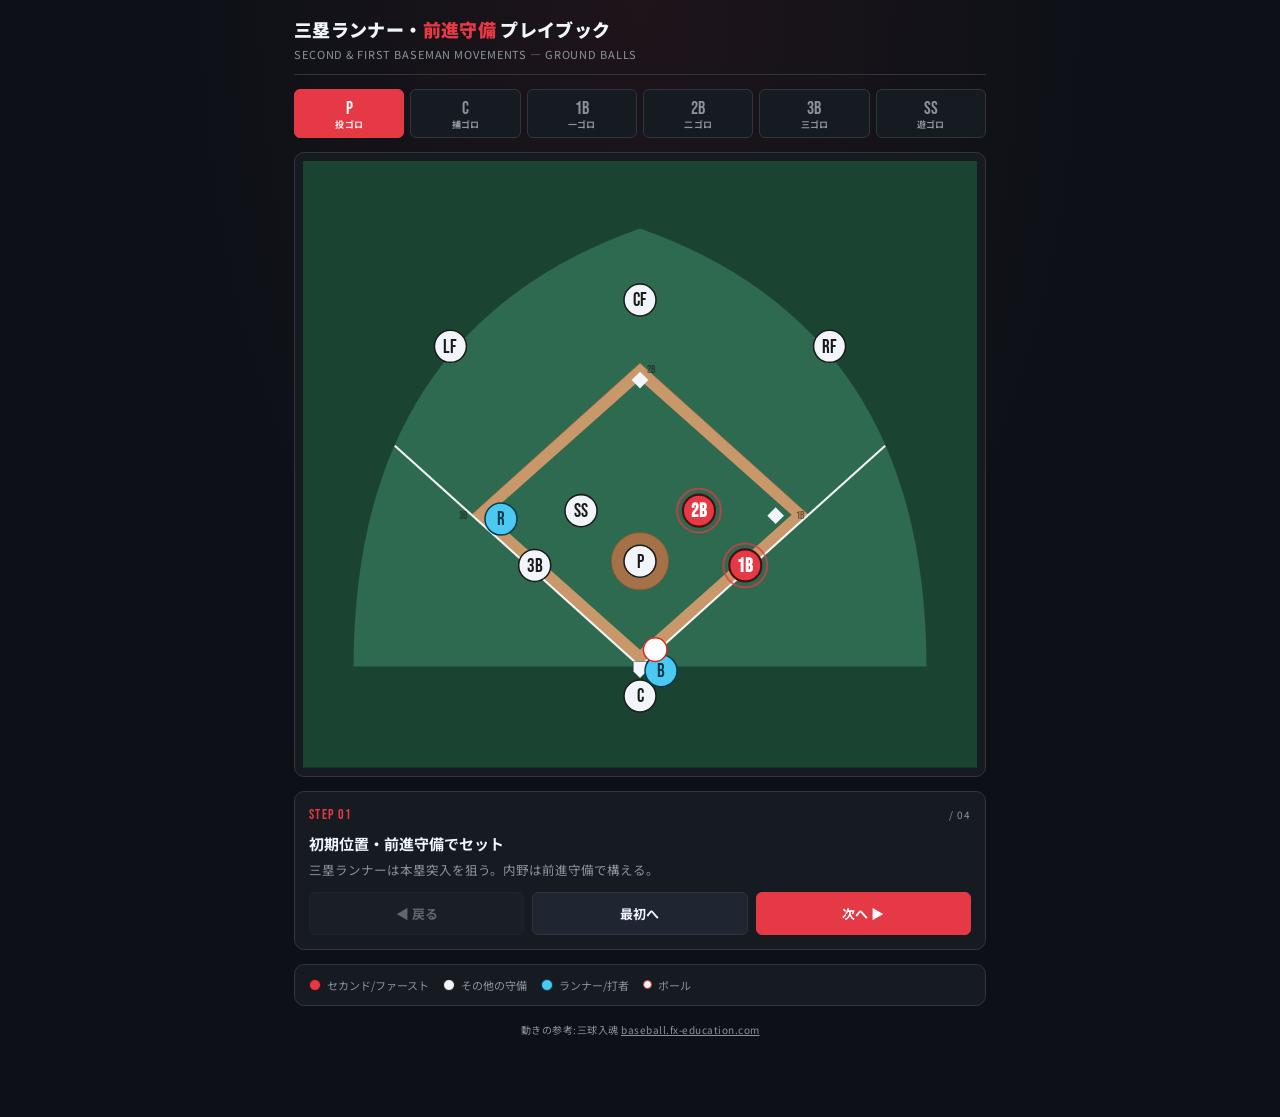
==== commit 796f6544: "Add files via upload" ====
--- a/3runner-forward-grounder.html
+++ b/3runner-forward-grounder.html
@@ -196,7 +196,7 @@
   .ball-circle {
     fill: var(--ball);
     stroke: #d62828;
-    stroke-width: 1.2;
+    stroke-width: 1.8;
   }
 
   /* Throw arrow */
@@ -412,7 +412,7 @@
 
       <!-- Ball -->
       <g class="ball" id="ball" style="opacity: 0">
-        <circle class="ball-circle" cx="0" cy="0" r="7"/>
+        <circle class="ball-circle" cx="0" cy="0" r="14"/>
       </g>
     </svg>
   </div>
@@ -530,6 +530,50 @@
 }
 
 /* ─────────────────────────────────────────────────────────
+   OUTFIELDER MOVEMENT PRESETS
+   Outfielders follow two principles:
+     ① Move toward the ball direction (Phase 1)
+     ② Move to back up the base where the throw is going (Phase 2)
+─────────────────────────────────────────────────────────── */
+
+// Phase 1: charging in toward a RIGHT-side ground ball
+const OF_FWD_R = {
+  'LF': { x: 195, y: 260 },   // slight forward, slight right
+  'CF': { x: 430, y: 200 },   // forward, shift right
+  'RF': { x: 565, y: 285 }    // forward, shift left (toward the ball)
+};
+
+// Phase 1: charging in toward a LEFT-side ground ball
+const OF_FWD_L = {
+  'LF': { x: 225, y: 285 },   // forward, shift right (toward the ball)
+  'CF': { x: 370, y: 200 },   // forward, shift left
+  'RF': { x: 605, y: 260 }    // slight forward, slight left
+};
+
+// Phase 2: backup positions
+//   LF → backs up throws to 2B. LATERAL movement only (y from Phase 1).
+//        Position is "starting x + 2 ball-sizes toward 2B" = x ≈ 231.
+//   CF → stays on the home-2B line at (400, 200).
+//   RF → backs up throws to 1B. Moves DIAGONALLY toward 1B base, ending
+//        on the 1B foul line in fair zone, ~4 balls (112 units) past 1B base.
+//        For the catcher-grounder pattern only, RF instead positions itself
+//        3 balls behind the 2B's 1B-cover spot — handled inline in that pattern.
+
+// Backup after a RIGHT-side ball (LF y inherited from OF_FWD_R; RF on 1B line)
+const OF_BACKUP_R = {
+  'LF': { x: 231, y: 260 },    // 2 balls right of LF start (175), at STEP02 y
+  'CF': { x: 400, y: 200 },
+  'RF': { x: 636, y: 338 }     // on 1B foul line, 4 balls past 1B base
+};
+
+// Backup after a LEFT-side ball (LF y inherited from OF_FWD_L; RF on 1B line)
+const OF_BACKUP_L = {
+  'LF': { x: 231, y: 285 },    // 2 balls right of LF start (175), at STEP02 y
+  'CF': { x: 400, y: 200 },
+  'RF': { x: 636, y: 338 }     // on 1B foul line, 4 balls past 1B base
+};
+
+/* ─────────────────────────────────────────────────────────
    PATTERN DEFINITIONS
    Each step has:
      title    – step heading
@@ -556,8 +600,9 @@
       },
       {
         title: '投手前(ややセカンド寄り)へ転がる打球',
-        desc: '<span class="hi">セカンド</span>はセカンド寄りのゴロに備え打球処理へ反応。<span class="hi-1b">ファースト</span>は一塁ベースへ向かう。<strong>ショートは二塁ベースカバー</strong>へ向かう。',
-        pos: {
+        desc: '<span class="hi">セカンド</span>はセカンド寄りのゴロに備え打球処理へ反応。<span class="hi-1b">ファースト</span>は一塁ベースへ向かう。<strong>ショートは二塁ベースカバー</strong>へ向かう。外野は打球方向へチャージ。',
+        pos: {
+          ...OF_FWD_R,
           '2B': { x: 430, y: 460 },   // toward pitcher
           '1B': { x: POS.B1.x - 10, y: POS.B1.y + 5 },
           'SS': { x: 370, y: 350 },   // SS heading to 2B base
@@ -568,8 +613,9 @@
       },
       {
         title: 'ピッチャー捕球を確認',
-        desc: 'ピッチャーが捕球。<span class="hi">セカンド</span>は所定の位置付近へ。<span class="hi-1b">ファースト</span>は一塁ベース上で待機。<strong>ショートが二塁ベース</strong>でカバー。',
-        pos: {
+        desc: 'ピッチャーが捕球。<span class="hi">セカンド</span>は所定の位置付近へ。<span class="hi-1b">ファースト</span>は一塁ベース上で待機。<strong>ショートが二塁ベース</strong>でカバー。外野は各塁の送球カバーへ。',
+        pos: {
+          ...OF_BACKUP_R,
           '2B': { x: 470, y: 415 },   // back to starting area (NOT 2B base)
           '1B': { x: POS.B1.x, y: POS.B1.y },
           'SS': { x: POS.B2.x, y: POS.B2.y + 8 },   // SS at 2B base
@@ -581,8 +627,9 @@
       },
       {
         title: '本塁へ送球・三塁ランナーをアウトに',
-        desc: 'ピッチャー→キャッチャーへ送球。<span class="hi-1b">ファースト</span>は一塁ベース。二塁ベースカバーは<strong>ショート</strong>が担う。',
-        pos: {
+        desc: 'ピッチャー→キャッチャーへ送球。<span class="hi-1b">ファースト</span>は一塁ベース。二塁ベースカバーは<strong>ショート</strong>が担う。外野は各塁の後方でカバー継続。',
+        pos: {
+          ...OF_BACKUP_R,
           '2B': { x: 470, y: 415 },
           '1B': { x: POS.B1.x, y: POS.B1.y },
           'SS': { x: POS.B2.x, y: POS.B2.y + 8 },
@@ -610,8 +657,9 @@
       },
       {
         title: 'キャッチャー前(右側)へ転がる打球',
-        desc: '<span class="hi-1b">ファースト</span>は一塁ベースへ。<span class="hi">セカンド</span>はキャッチャーが一塁送球する想定で<strong>一塁送球のカバーリング</strong>(一塁ベース後方)へ向かう。<strong>ショートは二塁ベースカバー</strong>へ向かう。',
-        pos: {
+        desc: '<span class="hi-1b">ファースト</span>は一塁ベースへ。<span class="hi">セカンド</span>はキャッチャーが一塁送球する想定で<strong>一塁送球のカバーリング</strong>(一塁ベース後方)へ向かう。<strong>ショートは二塁ベースカバー</strong>へ向かう。外野は打球方向へチャージ。',
+        pos: {
+          ...OF_FWD_R,
           '1B': { x: POS.B1.x - 8, y: POS.B1.y + 3 },
           '2B': { x: 540, y: 395 },   // en route, going BEHIND 1B (outfield side)
           'SS': { x: 370, y: 350 },   // SS heading to 2B base
@@ -623,8 +671,10 @@
       },
       {
         title: 'ランナー本塁突入 → キャッチャータッチ',
-        desc: 'ランナーが本塁へ突っ込むため、キャッチャーは送球せず本塁でタッチに行く。<span class="hi">セカンド</span>は一塁後方でカバーを継続。<strong>ショートが二塁ベース</strong>に入る。',
-        pos: {
+        desc: 'ランナーが本塁へ突っ込むため、キャッチャーは送球せず本塁でタッチに行く。<span class="hi">セカンド</span>は一塁後方でカバーを継続。<strong>ショートが二塁ベース</strong>に入る。外野は各塁の送球カバーへ。',
+        pos: {
+          ...OF_BACKUP_R,
+          'RF': { x: 640, y: 333 },   // catcher-specific: 3 balls behind 2B's 1B-cover spot on 1B line
           '1B': { x: POS.B1.x, y: POS.B1.y },
           '2B': { x: 595, y: 405 },   // backup position BEHIND 1B (outfield side)
           'SS': { x: POS.B2.x, y: POS.B2.y + 8 },   // SS at 2B base
@@ -636,8 +686,10 @@
       },
       {
         title: '打者走者一塁セーフ → ベースカバー完了',
-        desc: '打者走者が一塁セーフになる。<span class="hi-1b">ファースト</span>は一塁ベース。<span class="hi">セカンド</span>は所定の位置付近へ。二塁ベースカバーは<strong>ショート</strong>が担う。',
-        pos: {
+        desc: '打者走者が一塁セーフになる。<span class="hi-1b">ファースト</span>は一塁ベース。<span class="hi">セカンド</span>は所定の位置付近へ。二塁ベースカバーは<strong>ショート</strong>が担う。外野は各塁の後方でカバー継続。',
+        pos: {
+          ...OF_BACKUP_R,
+          'RF': { x: 640, y: 333 },   // catcher-specific: 3 balls behind 2B's 1B-cover spot on 1B line
           '1B': { x: POS.B1.x, y: POS.B1.y },
           '2B': { x: 500, y: 430 },   // returning toward position (not 2B base)
           'SS': { x: POS.B2.x, y: POS.B2.y + 8 },   // SS at 2B base
@@ -665,8 +717,9 @@
       },
       {
         title: 'ファースト前にゴロ',
-        desc: '<span class="hi-1b">ファースト</span>は前進して捕球体勢。<span class="hi">セカンド</span>は打球処理を目指して反応(ファーストが捕れない可能性に備える)。<strong>ショートは二塁ベースカバー</strong>へ向かう。',
-        pos: {
+        desc: '<span class="hi-1b">ファースト</span>は前進して捕球体勢。<span class="hi">セカンド</span>は打球処理を目指して反応(ファーストが捕れない可能性に備える)。<strong>ショートは二塁ベースカバー</strong>へ向かう。外野は打球方向(右寄り)へチャージ。',
+        pos: {
+          ...OF_FWD_R,
           '1B': { x: 485, y: 500 },   // forward fielding, IN FAIR TERRITORY
           '2B': { x: 470, y: 460 },   // moving toward ball
           'SS': { x: 375, y: 350 },   // SS heading to 2B base
@@ -678,8 +731,9 @@
       },
       {
         title: 'ファースト捕球→本塁送球',
-        desc: '<span class="hi-1b">ファースト</span>が捕球して本塁へ送球。<span class="hi">セカンド</span>はファーストが一塁へ戻れない場合に備え<strong>一塁ベースカバー</strong>へ。<strong>ショートが二塁ベース</strong>に入る。',
-        pos: {
+        desc: '<span class="hi-1b">ファースト</span>が捕球して本塁へ送球。<span class="hi">セカンド</span>はファーストが一塁へ戻れない場合に備え<strong>一塁ベースカバー</strong>へ。<strong>ショートが二塁ベース</strong>に入る。外野は各塁の送球カバーへ。',
+        pos: {
+          ...OF_BACKUP_R,
           '1B': { x: 485, y: 500 },   // still forward (just threw home)
           '2B': { x: POS.B1.x - 5, y: POS.B1.y + 8 },   // covering 1B
           'SS': { x: POS.B2.x, y: POS.B2.y + 8 },   // SS at 2B base
@@ -691,8 +745,9 @@
       },
       {
         title: 'ファースト一塁復帰・ベースカバー完了',
-        desc: '<span class="hi-1b">ファースト</span>が一塁ベースへ戻る。<span class="hi">セカンド</span>は所定の位置へ。二塁ベースカバーは<strong>ショート</strong>が担う。',
-        pos: {
+        desc: '<span class="hi-1b">ファースト</span>が一塁ベースへ戻る。<span class="hi">セカンド</span>は所定の位置へ。二塁ベースカバーは<strong>ショート</strong>が担う。外野は各塁の後方でカバー継続。',
+        pos: {
+          ...OF_BACKUP_R,
           '1B': { x: POS.B1.x, y: POS.B1.y },
           '2B': { x: 500, y: 430 },   // returning toward position (not 2B base)
           'SS': { x: POS.B2.x, y: POS.B2.y + 8 },   // SS at 2B base
@@ -720,8 +775,9 @@
       },
       {
         title: 'セカンド前にゴロ',
-        desc: '<span class="hi">セカンド</span>は素早く捕球の構え。<span class="hi-1b">ファースト</span>は一塁ベースへ。<strong>ショートは二塁ベースカバー</strong>へ向かう。',
-        pos: {
+        desc: '<span class="hi">セカンド</span>は素早く捕球の構え。<span class="hi-1b">ファースト</span>は一塁ベースへ。<strong>ショートは二塁ベースカバー</strong>へ向かう。外野は打球方向(右寄り)へチャージ。',
+        pos: {
+          ...OF_FWD_R,
           '2B': { x: 480, y: 440 },   // fielding spot
           '1B': { x: POS.B1.x - 10, y: POS.B1.y + 5 },
           'SS': { x: 375, y: 350 },   // SS heading to 2B base
@@ -733,8 +789,9 @@
       },
       {
         title: 'セカンド捕球→本塁送球',
-        desc: '<span class="hi">セカンド</span>が捕球して<strong>本塁へ素早く強い送球</strong>。一塁側に逸れるとキャッチャーが追いタッチになるので注意。<strong>ショートが二塁ベース</strong>に入る。',
-        pos: {
+        desc: '<span class="hi">セカンド</span>が捕球して<strong>本塁へ素早く強い送球</strong>。一塁側に逸れるとキャッチャーが追いタッチになるので注意。<strong>ショートが二塁ベース</strong>に入る。外野は各塁の送球カバーへ。',
+        pos: {
+          ...OF_BACKUP_R,
           '2B': { x: 480, y: 440 },
           '1B': { x: POS.B1.x, y: POS.B1.y },
           'SS': { x: POS.B2.x, y: POS.B2.y + 8 },   // SS at 2B base
@@ -746,8 +803,9 @@
       },
       {
         title: '送球後・ベースカバー完了',
-        desc: '本塁送球後、<span class="hi">セカンド</span>は所定の位置へ戻る。<span class="hi-1b">ファースト</span>は一塁ベース。二塁ベースカバーは<strong>ショート</strong>が担う。',
-        pos: {
+        desc: '本塁送球後、<span class="hi">セカンド</span>は所定の位置へ戻る。<span class="hi-1b">ファースト</span>は一塁ベース。二塁ベースカバーは<strong>ショート</strong>が担う。外野は各塁の後方でカバー継続。',
+        pos: {
+          ...OF_BACKUP_R,
           '2B': { x: 470, y: 415 },   // back toward start position (NOT 2B base)
           '1B': { x: POS.B1.x, y: POS.B1.y },
           'SS': { x: POS.B2.x, y: POS.B2.y + 8 },   // SS at 2B base
@@ -775,8 +833,9 @@
       },
       {
         title: 'サード前にゴロ',
-        desc: '<span class="hi-1b">ファースト</span>は一塁ベースへ。<span class="hi">セカンド</span>は<strong>即座に二塁ベース</strong>へ向かう(打者走者の進塁を防ぐ)。ショートは<strong>三塁手の打球処理をバックアップ</strong>(エラー時の備え)。',
-        pos: {
+        desc: '<span class="hi-1b">ファースト</span>は一塁ベースへ。<span class="hi">セカンド</span>は<strong>即座に二塁ベース</strong>へ向かう(打者走者の進塁を防ぐ)。ショートは<strong>三塁手の打球処理をバックアップ</strong>(エラー時の備え)。外野は打球方向(左寄り)へチャージ。',
+        pos: {
+          ...OF_FWD_L,
           '3B': { x: 295, y: 490 },   // fielding (fair, on dirt)
           '1B': { x: POS.B1.x - 10, y: POS.B1.y + 5 },
           '2B': { x: 435, y: 340 },   // moving to 2B base
@@ -789,8 +848,9 @@
       },
       {
         title: 'サード捕球→本塁送球',
-        desc: 'サードが本塁へ送球(ランナーの走行ラインを避ける)。<span class="hi">セカンド</span>は二塁、<span class="hi-1b">ファースト</span>は一塁。ショートは<strong>三塁ベースカバー</strong>へ移動。',
-        pos: {
+        desc: 'サードが本塁へ送球(ランナーの走行ラインを避ける)。<span class="hi">セカンド</span>は二塁、<span class="hi-1b">ファースト</span>は一塁。ショートは<strong>三塁ベースカバー</strong>へ移動。外野は各塁の送球カバーへ。',
+        pos: {
+          ...OF_BACKUP_L,
           '3B': { x: 295, y: 490 },
           '1B': { x: POS.B1.x, y: POS.B1.y },
           '2B': { x: POS.B2.x, y: POS.B2.y + 8 },
@@ -803,8 +863,9 @@
       },
       {
         title: 'ベースカバー完了',
-        desc: '<span class="hi">セカンド</span>は二塁、<span class="hi-1b">ファースト</span>は一塁。<strong>ショートが三塁ベース</strong>でカバー(ランダウンプレーに備える)。',
-        pos: {
+        desc: '<span class="hi">セカンド</span>は二塁、<span class="hi-1b">ファースト</span>は一塁。<strong>ショートが三塁ベース</strong>でカバー(ランダウンプレーに備える)。外野は各塁の後方でカバー継続。',
+        pos: {
+          ...OF_BACKUP_L,
           '3B': { x: 295, y: 490 },
           '1B': { x: POS.B1.x, y: POS.B1.y },
           '2B': { x: POS.B2.x, y: POS.B2.y + 8 },
@@ -828,13 +889,14 @@
         title: '初期位置・前進守備でセット',
         desc: '三塁ランナーは本塁突入を狙う。',
         pos: {},
-        ball: { x: POS.BAT_START.x - 5, y: POS.BAT_START.y - 12 },
+        ball: { x: 390, y: 588 },   // toward SS side (left of center)
         throw: null
       },
       {
         title: 'ショート前にゴロ',
-        desc: 'ショートが捕球体勢。<span class="hi-1b">ファースト</span>は一塁ベースへ。<span class="hi">セカンド</span>は打球反応しつつ捕球を確認。',
-        pos: {
+        desc: 'ショートが捕球体勢。<span class="hi-1b">ファースト</span>は一塁ベースへ。<span class="hi">セカンド</span>は打球反応しつつ捕球を確認。外野は打球方向(左寄り)へチャージ。',
+        pos: {
+          ...OF_FWD_L,
           'SS': { x: 340, y: 440 },
           '1B': { x: POS.B1.x - 10, y: POS.B1.y + 5 },
           '2B': { x: 450, y: 400 },   // small react
@@ -846,8 +908,9 @@
       },
       {
         title: 'ショート捕球→本塁送球',
-        desc: 'ショートが本塁へ強い送球。<span class="hi">セカンド</span>は<strong>二塁ベース</strong>へ入る(打者走者の進塁を防ぐ)。',
-        pos: {
+        desc: 'ショートが本塁へ強い送球。<span class="hi">セカンド</span>は<strong>二塁ベース</strong>へ入る(打者走者の進塁を防ぐ)。外野は各塁の送球カバーへ。',
+        pos: {
+          ...OF_BACKUP_L,
           'SS': { x: 340, y: 440 },
           '1B': { x: POS.B1.x, y: POS.B1.y },
           '2B': { x: POS.B2.x, y: POS.B2.y + 8 },
@@ -859,8 +922,9 @@
       },
       {
         title: 'ベースカバー完了',
-        desc: '<span class="hi">セカンド</span>は二塁、<span class="hi-1b">ファースト</span>は一塁でカバー継続。',
-        pos: {
+        desc: '<span class="hi">セカンド</span>は二塁、<span class="hi-1b">ファースト</span>は一塁でカバー継続。外野は各塁の後方でカバー継続。',
+        pos: {
+          ...OF_BACKUP_L,
           'SS': { x: 340, y: 440 },
           '1B': { x: POS.B1.x, y: POS.B1.y },
           '2B': { x: POS.B2.x, y: POS.B2.y + 8 },
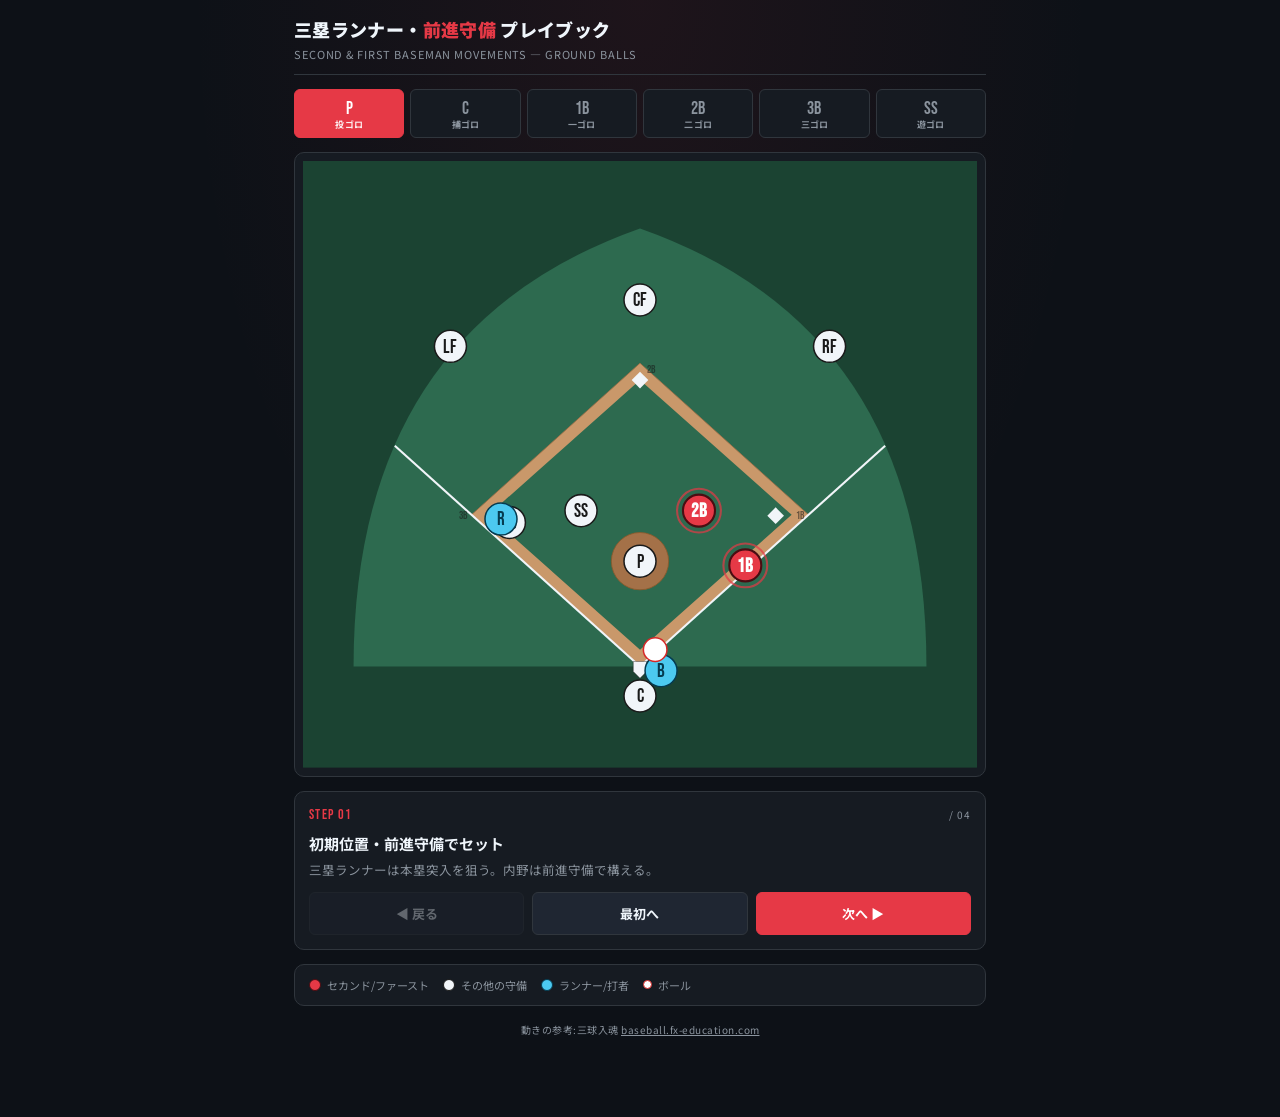
==== commit 8a438ed9: "Add files via upload" ====
--- a/3runner-forward-grounder.html
+++ b/3runner-forward-grounder.html
@@ -465,7 +465,10 @@
   C_START:  { x: 400, y: 635 },
   F1_START: { x: 525, y: 480 },   // 1B forward
   F2_START: { x: 470, y: 415 },   // 2B forward
-  F3_START: { x: 275, y: 480 },   // 3B forward
+  // 3B holds the runner ON the base (R3 + <2 outs scenario) — the rest of
+  // the infield is "in" but 3B stays at the bag to limit the runner's lead
+  // and respond to pickoffs from the pitcher.
+  F3_START: { x: 245, y: 429 },
   SS_START: { x: 330, y: 415 },   // SS forward
   LF_START: { x: 175, y: 220 },
   CF_START: { x: 400, y: 165 },
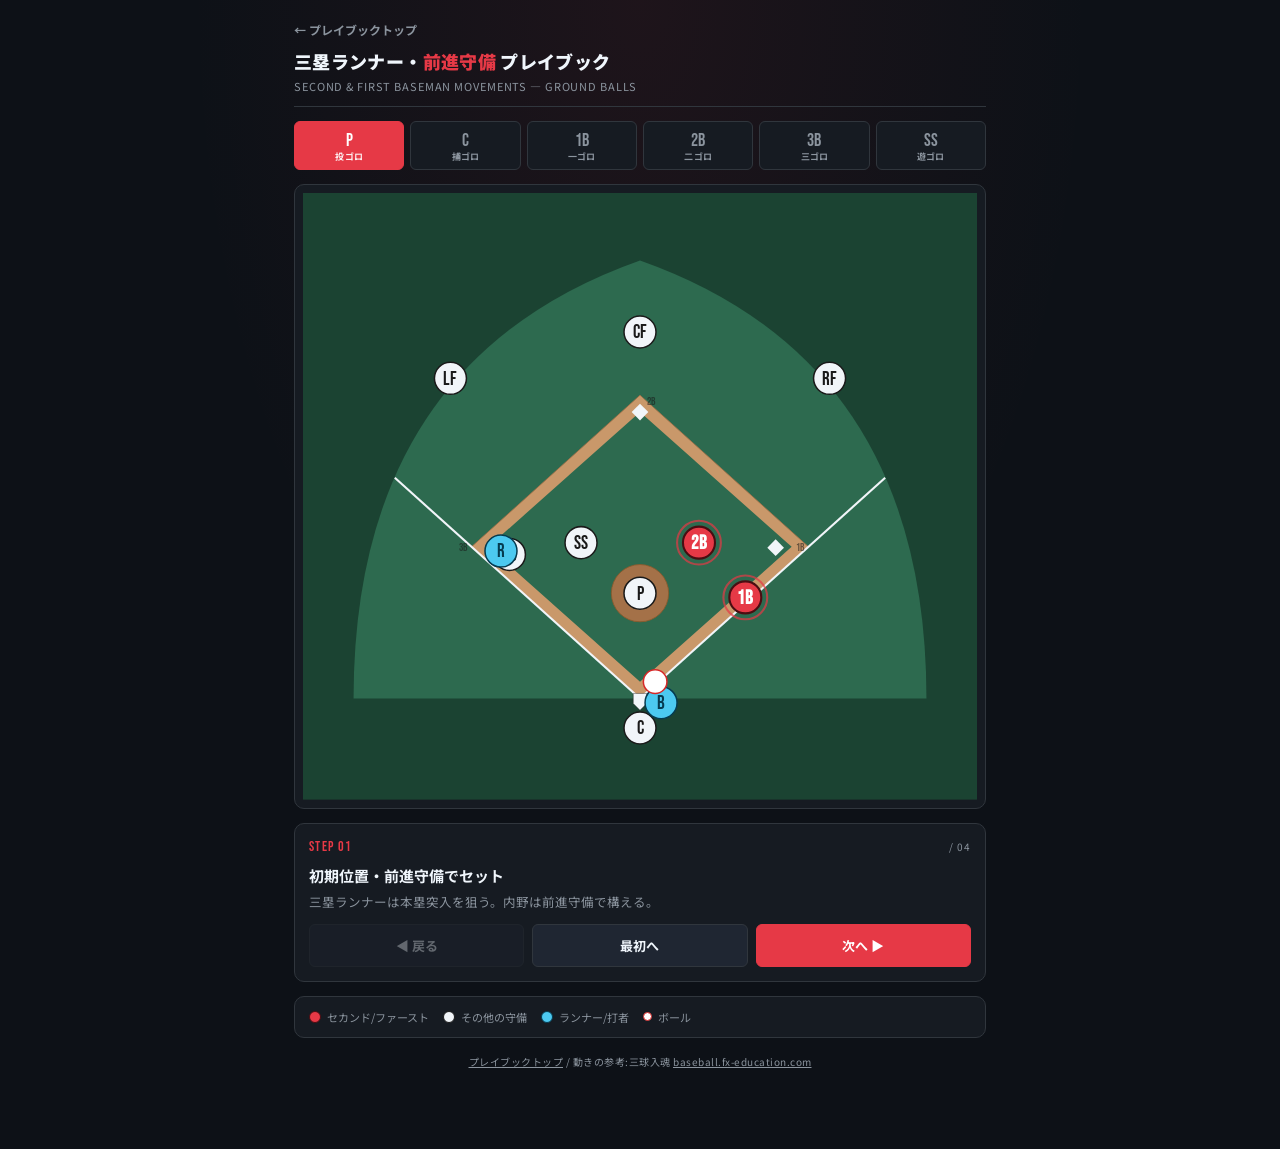
==== commit 0996087d: "Update static site" ====
--- a/3runner-forward-grounder.html
+++ b/3runner-forward-grounder.html
@@ -3,6 +3,8 @@
 <head>
 <meta charset="UTF-8">
 <meta name="viewport" content="width=device-width, initial-scale=1.0, maximum-scale=1.0, user-scalable=no">
+<meta name="theme-color" content="#0d1117">
+<meta name="description" content="三塁ランナー・前進守備のゴロ対応を確認する、木根川レッズのインタラクティブ守備プレイブック。">
 <title>三塁ランナー・前進守備 守備プレイブック</title>
 <link rel="preconnect" href="https://fonts.googleapis.com">
 <link rel="preconnect" href="https://fonts.gstatic.com" crossorigin>
@@ -57,6 +59,18 @@
     padding-bottom: 12px;
     border-bottom: 1px solid var(--line);
   }
+  .home-link {
+    display: inline-flex;
+    margin-bottom: 10px;
+    color: var(--text-muted);
+    font-size: 12px;
+    font-weight: 700;
+    text-decoration: none;
+  }
+  .home-link:hover {
+    color: var(--text);
+    text-decoration: underline;
+  }
   .header h1 {
     margin: 0;
     font-size: 18px;
@@ -358,6 +372,7 @@
 <div class="app">
 
   <header class="header">
+    <a class="home-link" href="index.html">← プレイブックトップ</a>
     <h1>三塁ランナー・<span class="accent">前進守備</span> プレイブック</h1>
     <div class="sub">SECOND &amp; FIRST BASEMAN MOVEMENTS — GROUND BALLS</div>
   </header>
@@ -440,7 +455,7 @@
   </div>
 
   <div class="footer">
-    動きの参考:三球入魂 <a href="https://baseball.fx-education.com/" target="_blank" rel="noopener">baseball.fx-education.com</a>
+    <a href="index.html">プレイブックトップ</a> / 動きの参考:三球入魂 <a href="https://baseball.fx-education.com/" target="_blank" rel="noopener">baseball.fx-education.com</a>
   </div>
 
 </div>
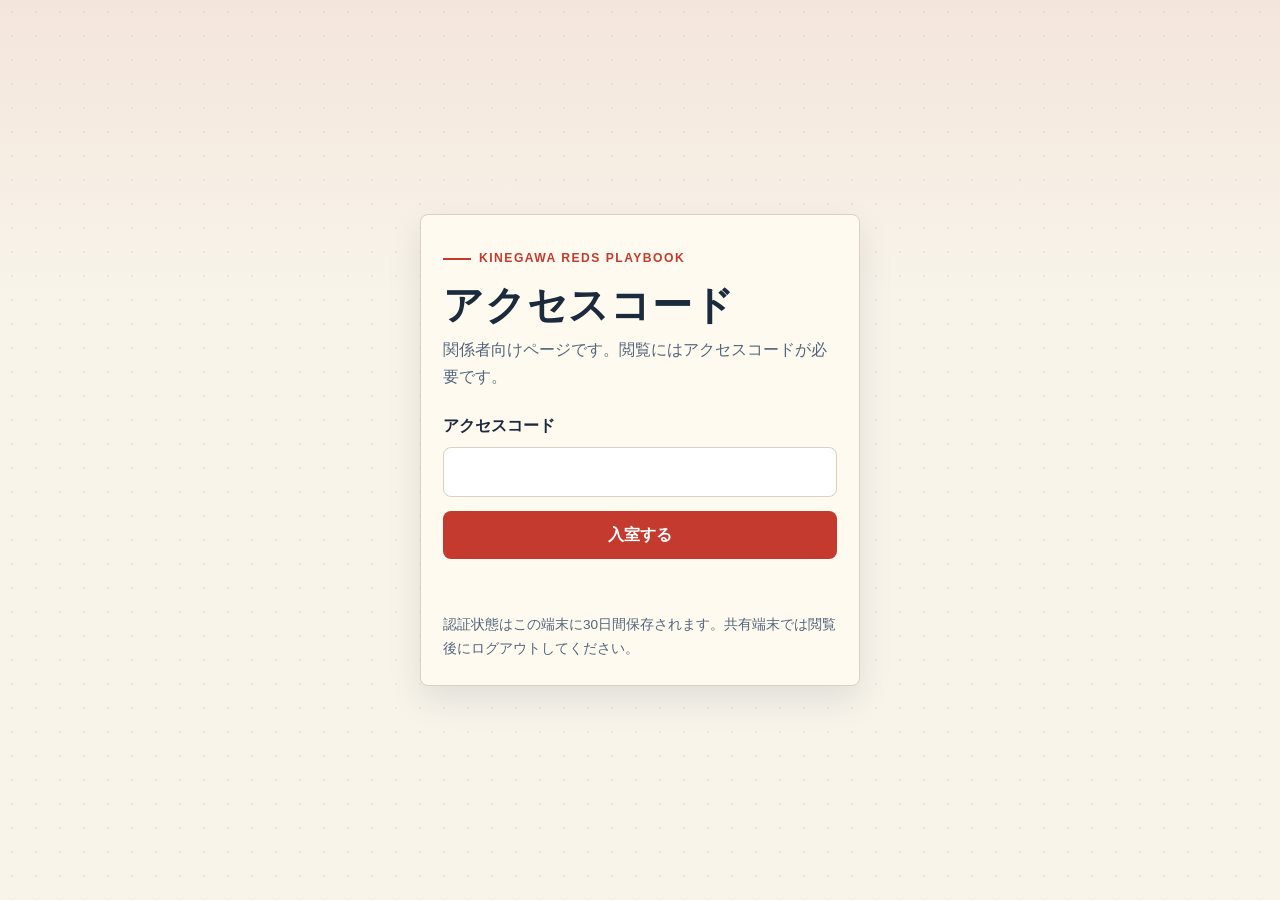
==== commit ee1415ab: "Add client-side access gate" ====
--- a/3runner-forward-grounder.html
+++ b/3runner-forward-grounder.html
@@ -6,6 +6,7 @@
 <meta name="theme-color" content="#0d1117">
 <meta name="description" content="三塁ランナー・前進守備のゴロ対応を確認する、木根川レッズのインタラクティブ守備プレイブック。">
 <title>三塁ランナー・前進守備 守備プレイブック</title>
+<script src="guard.js"></script>
 <link rel="preconnect" href="https://fonts.googleapis.com">
 <link rel="preconnect" href="https://fonts.gstatic.com" crossorigin>
 <link href="https://fonts.googleapis.com/css2?family=Bebas+Neue&family=Noto+Sans+JP:wght@400;500;700;900&display=swap" rel="stylesheet">
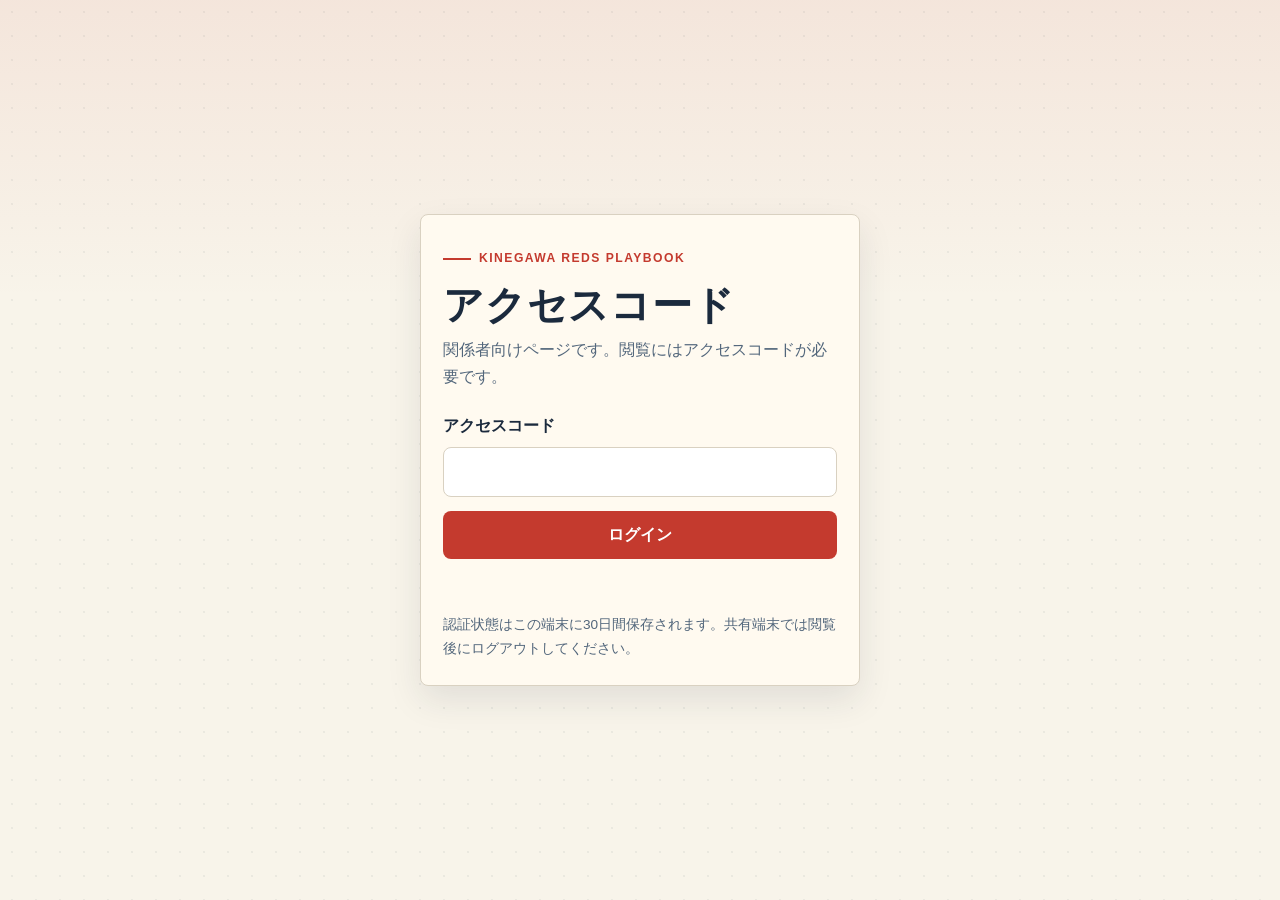
==== commit 75332263: "Update four-place return rule and base labels" ====
--- a/3runner-forward-grounder.html
+++ b/3runner-forward-grounder.html
@@ -4,8 +4,8 @@
 <meta charset="UTF-8">
 <meta name="viewport" content="width=device-width, initial-scale=1.0, maximum-scale=1.0, user-scalable=no">
 <meta name="theme-color" content="#0d1117">
-<meta name="description" content="三塁ランナー・前進守備のゴロ対応を確認する、木根川レッズのインタラクティブ守備プレイブック。">
-<title>三塁ランナー・前進守備 守備プレイブック</title>
+<meta name="description" content="3塁ランナー・前進守備のゴロ対応を確認する、木根川レッズのインタラクティブ守備プレイブック。">
+<title>3塁ランナー・前進守備 守備プレイブック</title>
 <script src="guard.js"></script>
 <link rel="preconnect" href="https://fonts.googleapis.com">
 <link rel="preconnect" href="https://fonts.gstatic.com" crossorigin>
@@ -374,7 +374,7 @@
 
   <header class="header">
     <a class="home-link" href="index.html">← プレイブックトップ</a>
-    <h1>三塁ランナー・<span class="accent">前進守備</span> プレイブック</h1>
+    <h1>3塁ランナー・<span class="accent">前進守備</span> プレイブック</h1>
     <div class="sub">SECOND &amp; FIRST BASEMAN MOVEMENTS — GROUND BALLS</div>
   </header>
 
@@ -612,14 +612,14 @@
     steps: [
       {
         title: '初期位置・前進守備でセット',
-        desc: '三塁ランナーは本塁突入を狙う。内野は前進守備で構える。',
+        desc: '3塁ランナーはホーム突入を狙う。内野は前進守備で構える。',
         pos: {},
         ball: { x: 418, y: 580 },   // fair, right-of-center, sets up 2B-side trajectory
         throw: null
       },
       {
         title: '投手前(ややセカンド寄り)へ転がる打球',
-        desc: '<span class="hi">セカンド</span>はセカンド寄りのゴロに備え打球処理へ反応。<span class="hi-1b">ファースト</span>は一塁ベースへ向かう。<strong>ショートは二塁ベースカバー</strong>へ向かう。外野は打球方向へチャージ。',
+        desc: '<span class="hi">セカンド</span>はセカンド寄りのゴロに備え打球処理へ反応。<span class="hi-1b">ファースト</span>は1塁ベースへ向かう。<strong>ショートは2塁ベースカバー</strong>へ向かう。外野は打球方向へチャージ。',
         pos: {
           ...OF_FWD_R,
           '2B': { x: 430, y: 460 },   // toward pitcher
@@ -632,7 +632,7 @@
       },
       {
         title: 'ピッチャー捕球を確認',
-        desc: 'ピッチャーが捕球。<span class="hi">セカンド</span>は所定の位置付近へ。<span class="hi-1b">ファースト</span>は一塁ベース上で待機。<strong>ショートが二塁ベース</strong>でカバー。外野は各塁の送球カバーへ。',
+        desc: 'ピッチャーが捕球。<span class="hi">セカンド</span>は所定の位置付近へ。<span class="hi-1b">ファースト</span>は1塁ベース上で待機。<strong>ショートが2塁ベース</strong>でカバー。外野は各塁の送球カバーへ。',
         pos: {
           ...OF_BACKUP_R,
           '2B': { x: 470, y: 415 },   // back to starting area (NOT 2B base)
@@ -645,8 +645,8 @@
         throw: null
       },
       {
-        title: '本塁へ送球・三塁ランナーをアウトに',
-        desc: 'ピッチャー→キャッチャーへ送球。<span class="hi-1b">ファースト</span>は一塁ベース。二塁ベースカバーは<strong>ショート</strong>が担う。外野は各塁の後方でカバー継続。',
+        title: 'ホームへ送球・3塁ランナーをアウトに',
+        desc: 'ピッチャー→キャッチャーへ送球。<span class="hi-1b">ファースト</span>は1塁ベース。2塁ベースカバーは<strong>ショート</strong>が担う。外野は各塁の後方でカバー継続。',
         pos: {
           ...OF_BACKUP_R,
           '2B': { x: 470, y: 415 },
@@ -669,14 +669,14 @@
     steps: [
       {
         title: '初期位置・前進守備でセット',
-        desc: 'スクイズ崩れや当たり損ねの想定。三塁ランナーは本塁突入の構え。',
+        desc: 'スクイズ崩れや当たり損ねの想定。3塁ランナーはホーム突入の構え。',
         pos: {},
         ball: { x: 418, y: 580 },   // fair, slightly right of home (right-direction indication)
         throw: null
       },
       {
         title: 'キャッチャー前(右側)へ転がる打球',
-        desc: '<span class="hi-1b">ファースト</span>は一塁ベースへ。<span class="hi">セカンド</span>はキャッチャーが一塁送球する想定で<strong>一塁送球のカバーリング</strong>(一塁ベース後方)へ向かう。<strong>ショートは二塁ベースカバー</strong>へ向かう。外野は打球方向へチャージ。',
+        desc: '<span class="hi-1b">ファースト</span>は1塁ベースへ。<span class="hi">セカンド</span>はキャッチャーが1塁送球する想定で<strong>1塁送球のカバーリング</strong>(1塁ベース後方)へ向かう。<strong>ショートは2塁ベースカバー</strong>へ向かう。外野は打球方向へチャージ。',
         pos: {
           ...OF_FWD_R,
           '1B': { x: POS.B1.x - 8, y: POS.B1.y + 3 },
@@ -689,8 +689,8 @@
         throw: null
       },
       {
-        title: 'ランナー本塁突入 → キャッチャータッチ',
-        desc: 'ランナーが本塁へ突っ込むため、キャッチャーは送球せず本塁でタッチに行く。<span class="hi">セカンド</span>は一塁後方でカバーを継続。<strong>ショートが二塁ベース</strong>に入る。外野は各塁の送球カバーへ。',
+        title: 'ランナーホーム突入 → キャッチャータッチ',
+        desc: 'ランナーがホームへ突っ込むため、キャッチャーは送球せずホームでタッチに行く。<span class="hi">セカンド</span>は1塁後方でカバーを継続。<strong>ショートが2塁ベース</strong>に入る。外野は各塁の送球カバーへ。',
         pos: {
           ...OF_BACKUP_R,
           'RF': { x: 640, y: 333 },   // catcher-specific: 3 balls behind 2B's 1B-cover spot on 1B line
@@ -704,8 +704,8 @@
         throw: null
       },
       {
-        title: '打者走者一塁セーフ → ベースカバー完了',
-        desc: '打者走者が一塁セーフになる。<span class="hi-1b">ファースト</span>は一塁ベース。<span class="hi">セカンド</span>は所定の位置付近へ。二塁ベースカバーは<strong>ショート</strong>が担う。外野は各塁の後方でカバー継続。',
+        title: '打者走者1塁セーフ → ベースカバー完了',
+        desc: '打者走者が1塁セーフになる。<span class="hi-1b">ファースト</span>は1塁ベース。<span class="hi">セカンド</span>は所定の位置付近へ。2塁ベースカバーは<strong>ショート</strong>が担う。外野は各塁の後方でカバー継続。',
         pos: {
           ...OF_BACKUP_R,
           'RF': { x: 640, y: 333 },   // catcher-specific: 3 balls behind 2B's 1B-cover spot on 1B line
@@ -736,7 +736,7 @@
       },
       {
         title: 'ファースト前にゴロ',
-        desc: '<span class="hi-1b">ファースト</span>は前進して捕球体勢。<span class="hi">セカンド</span>は打球処理を目指して反応(ファーストが捕れない可能性に備える)。<strong>ショートは二塁ベースカバー</strong>へ向かう。外野は打球方向(右寄り)へチャージ。',
+        desc: '<span class="hi-1b">ファースト</span>は前進して捕球体勢。<span class="hi">セカンド</span>は打球処理を目指して反応(ファーストが捕れない可能性に備える)。<strong>ショートは2塁ベースカバー</strong>へ向かう。外野は打球方向(右寄り)へチャージ。',
         pos: {
           ...OF_FWD_R,
           '1B': { x: 485, y: 500 },   // forward fielding, IN FAIR TERRITORY
@@ -749,8 +749,8 @@
         throw: null
       },
       {
-        title: 'ファースト捕球→本塁送球',
-        desc: '<span class="hi-1b">ファースト</span>が捕球して本塁へ送球。<span class="hi">セカンド</span>はファーストが一塁へ戻れない場合に備え<strong>一塁ベースカバー</strong>へ。<strong>ショートが二塁ベース</strong>に入る。外野は各塁の送球カバーへ。',
+        title: 'ファースト捕球→ホーム送球',
+        desc: '<span class="hi-1b">ファースト</span>が捕球してホームへ送球。<span class="hi">セカンド</span>はファーストが1塁へ戻れない場合に備え<strong>1塁ベースカバー</strong>へ。<strong>ショートが2塁ベース</strong>に入る。外野は各塁の送球カバーへ。',
         pos: {
           ...OF_BACKUP_R,
           '1B': { x: 485, y: 500 },   // still forward (just threw home)
@@ -763,8 +763,8 @@
         throw: [POS.BALL_AT_1B, POS.BALL_AT_C]
       },
       {
-        title: 'ファースト一塁復帰・ベースカバー完了',
-        desc: '<span class="hi-1b">ファースト</span>が一塁ベースへ戻る。<span class="hi">セカンド</span>は所定の位置へ。二塁ベースカバーは<strong>ショート</strong>が担う。外野は各塁の後方でカバー継続。',
+        title: 'ファースト1塁復帰・ベースカバー完了',
+        desc: '<span class="hi-1b">ファースト</span>が1塁ベースへ戻る。<span class="hi">セカンド</span>は所定の位置へ。2塁ベースカバーは<strong>ショート</strong>が担う。外野は各塁の後方でカバー継続。',
         pos: {
           ...OF_BACKUP_R,
           '1B': { x: POS.B1.x, y: POS.B1.y },
@@ -787,14 +787,14 @@
     steps: [
       {
         title: '初期位置・前進守備でセット',
-        desc: '内野は全員前進。打者走者と三塁ランナーの動きに備える。',
+        desc: '内野は全員前進。打者走者と3塁ランナーの動きに備える。',
         pos: {},
         ball: { x: POS.BAT_START.x - 5, y: POS.BAT_START.y - 12 },
         throw: null
       },
       {
         title: 'セカンド前にゴロ',
-        desc: '<span class="hi">セカンド</span>は素早く捕球の構え。<span class="hi-1b">ファースト</span>は一塁ベースへ。<strong>ショートは二塁ベースカバー</strong>へ向かう。外野は打球方向(右寄り)へチャージ。',
+        desc: '<span class="hi">セカンド</span>は素早く捕球の構え。<span class="hi-1b">ファースト</span>は1塁ベースへ。<strong>ショートは2塁ベースカバー</strong>へ向かう。外野は打球方向(右寄り)へチャージ。',
         pos: {
           ...OF_FWD_R,
           '2B': { x: 480, y: 440 },   // fielding spot
@@ -807,8 +807,8 @@
         throw: null
       },
       {
-        title: 'セカンド捕球→本塁送球',
-        desc: '<span class="hi">セカンド</span>が捕球して<strong>本塁へ素早く強い送球</strong>。一塁側に逸れるとキャッチャーが追いタッチになるので注意。<strong>ショートが二塁ベース</strong>に入る。外野は各塁の送球カバーへ。',
+        title: 'セカンド捕球→ホーム送球',
+        desc: '<span class="hi">セカンド</span>が捕球して<strong>ホームへ素早く強い送球</strong>。1塁側に逸れるとキャッチャーが追いタッチになるので注意。<strong>ショートが2塁ベース</strong>に入る。外野は各塁の送球カバーへ。',
         pos: {
           ...OF_BACKUP_R,
           '2B': { x: 480, y: 440 },
@@ -822,7 +822,7 @@
       },
       {
         title: '送球後・ベースカバー完了',
-        desc: '本塁送球後、<span class="hi">セカンド</span>は所定の位置へ戻る。<span class="hi-1b">ファースト</span>は一塁ベース。二塁ベースカバーは<strong>ショート</strong>が担う。外野は各塁の後方でカバー継続。',
+        desc: 'ホーム送球後、<span class="hi">セカンド</span>は所定の位置へ戻る。<span class="hi-1b">ファースト</span>は1塁ベース。2塁ベースカバーは<strong>ショート</strong>が担う。外野は各塁の後方でカバー継続。',
         pos: {
           ...OF_BACKUP_R,
           '2B': { x: 470, y: 415 },   // back toward start position (NOT 2B base)
@@ -845,14 +845,14 @@
     steps: [
       {
         title: '初期位置・前進守備でセット',
-        desc: '三塁線寄りの打球は送球ラインが三塁ランナーと重なる可能性あり。',
+        desc: '3塁線寄りの打球は送球ラインが3塁ランナーと重なる可能性あり。',
         pos: {},
         ball: { x: 380, y: 590 },   // toward 3B side
         throw: null
       },
       {
         title: 'サード前にゴロ',
-        desc: '<span class="hi-1b">ファースト</span>は一塁ベースへ。<span class="hi">セカンド</span>は<strong>即座に二塁ベース</strong>へ向かう(打者走者の進塁を防ぐ)。ショートは<strong>三塁手の打球処理をバックアップ</strong>(エラー時の備え)。外野は打球方向(左寄り)へチャージ。',
+        desc: '<span class="hi-1b">ファースト</span>は1塁ベースへ。<span class="hi">セカンド</span>は<strong>即座に2塁ベース</strong>へ向かう(打者走者の進塁を防ぐ)。ショートは<strong>3塁手の打球処理をバックアップ</strong>(エラー時の備え)。外野は打球方向(左寄り)へチャージ。',
         pos: {
           ...OF_FWD_L,
           '3B': { x: 295, y: 490 },   // fielding (fair, on dirt)
@@ -866,8 +866,8 @@
         throw: null
       },
       {
-        title: 'サード捕球→本塁送球',
-        desc: 'サードが本塁へ送球(ランナーの走行ラインを避ける)。<span class="hi">セカンド</span>は二塁、<span class="hi-1b">ファースト</span>は一塁。ショートは<strong>三塁ベースカバー</strong>へ移動。外野は各塁の送球カバーへ。',
+        title: 'サード捕球→ホーム送球',
+        desc: 'サードがホームへ送球(ランナーの走行ラインを避ける)。<span class="hi">セカンド</span>は2塁、<span class="hi-1b">ファースト</span>は1塁。ショートは<strong>3塁ベースカバー</strong>へ移動。外野は各塁の送球カバーへ。',
         pos: {
           ...OF_BACKUP_L,
           '3B': { x: 295, y: 490 },
@@ -882,7 +882,7 @@
       },
       {
         title: 'ベースカバー完了',
-        desc: '<span class="hi">セカンド</span>は二塁、<span class="hi-1b">ファースト</span>は一塁。<strong>ショートが三塁ベース</strong>でカバー(ランダウンプレーに備える)。外野は各塁の後方でカバー継続。',
+        desc: '<span class="hi">セカンド</span>は2塁、<span class="hi-1b">ファースト</span>は1塁。<strong>ショートが3塁ベース</strong>でカバー(ランダウンプレーに備える)。外野は各塁の後方でカバー継続。',
         pos: {
           ...OF_BACKUP_L,
           '3B': { x: 295, y: 490 },
@@ -906,14 +906,14 @@
     steps: [
       {
         title: '初期位置・前進守備でセット',
-        desc: '三塁ランナーは本塁突入を狙う。',
+        desc: '3塁ランナーはホーム突入を狙う。',
         pos: {},
         ball: { x: 390, y: 588 },   // toward SS side (left of center)
         throw: null
       },
       {
         title: 'ショート前にゴロ',
-        desc: 'ショートが捕球体勢。<span class="hi-1b">ファースト</span>は一塁ベースへ。<span class="hi">セカンド</span>は打球反応しつつ捕球を確認。外野は打球方向(左寄り)へチャージ。',
+        desc: 'ショートが捕球体勢。<span class="hi-1b">ファースト</span>は1塁ベースへ。<span class="hi">セカンド</span>は打球反応しつつ捕球を確認。外野は打球方向(左寄り)へチャージ。',
         pos: {
           ...OF_FWD_L,
           'SS': { x: 340, y: 440 },
@@ -926,8 +926,8 @@
         throw: null
       },
       {
-        title: 'ショート捕球→本塁送球',
-        desc: 'ショートが本塁へ強い送球。<span class="hi">セカンド</span>は<strong>二塁ベース</strong>へ入る(打者走者の進塁を防ぐ)。外野は各塁の送球カバーへ。',
+        title: 'ショート捕球→ホーム送球',
+        desc: 'ショートがホームへ強い送球。<span class="hi">セカンド</span>は<strong>2塁ベース</strong>へ入る(打者走者の進塁を防ぐ)。外野は各塁の送球カバーへ。',
         pos: {
           ...OF_BACKUP_L,
           'SS': { x: 340, y: 440 },
@@ -941,7 +941,7 @@
       },
       {
         title: 'ベースカバー完了',
-        desc: '<span class="hi">セカンド</span>は二塁、<span class="hi-1b">ファースト</span>は一塁でカバー継続。外野は各塁の後方でカバー継続。',
+        desc: '<span class="hi">セカンド</span>は2塁、<span class="hi-1b">ファースト</span>は1塁でカバー継続。外野は各塁の後方でカバー継続。',
         pos: {
           ...OF_BACKUP_L,
           'SS': { x: 340, y: 440 },
